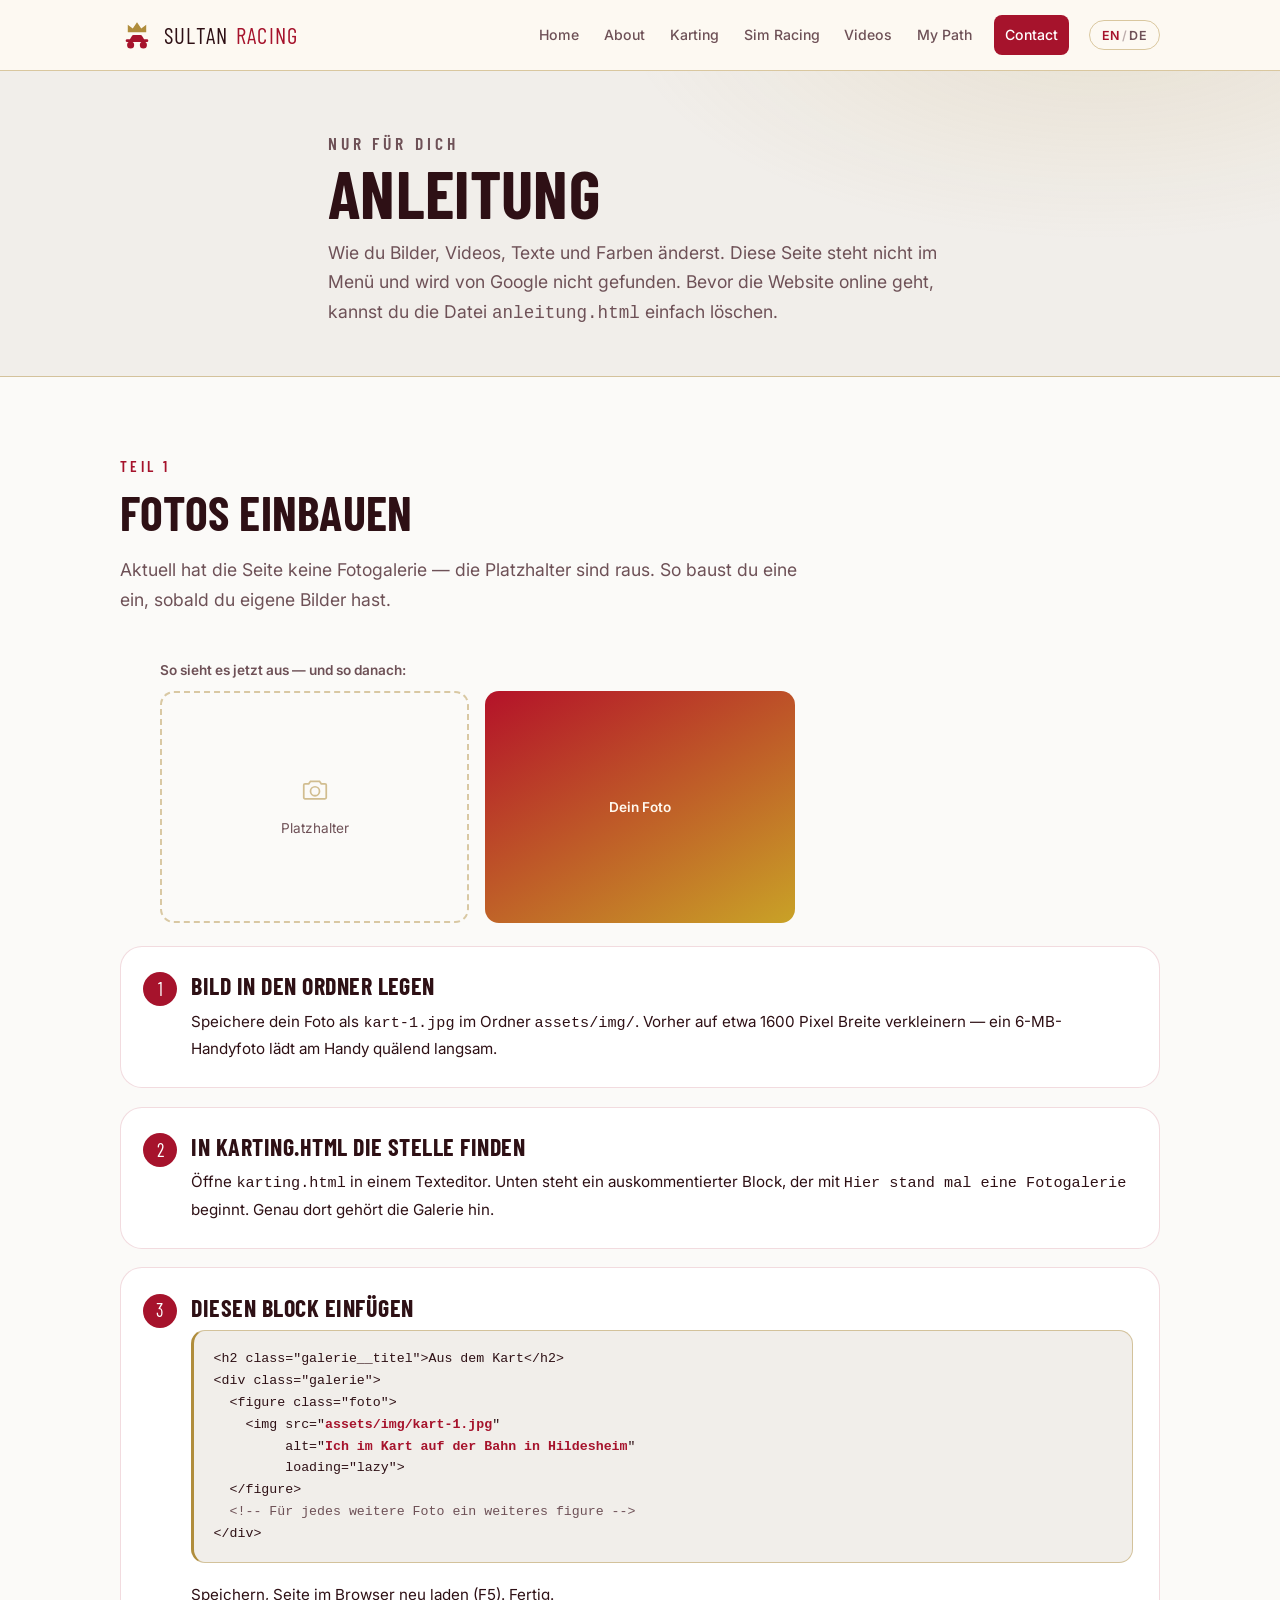
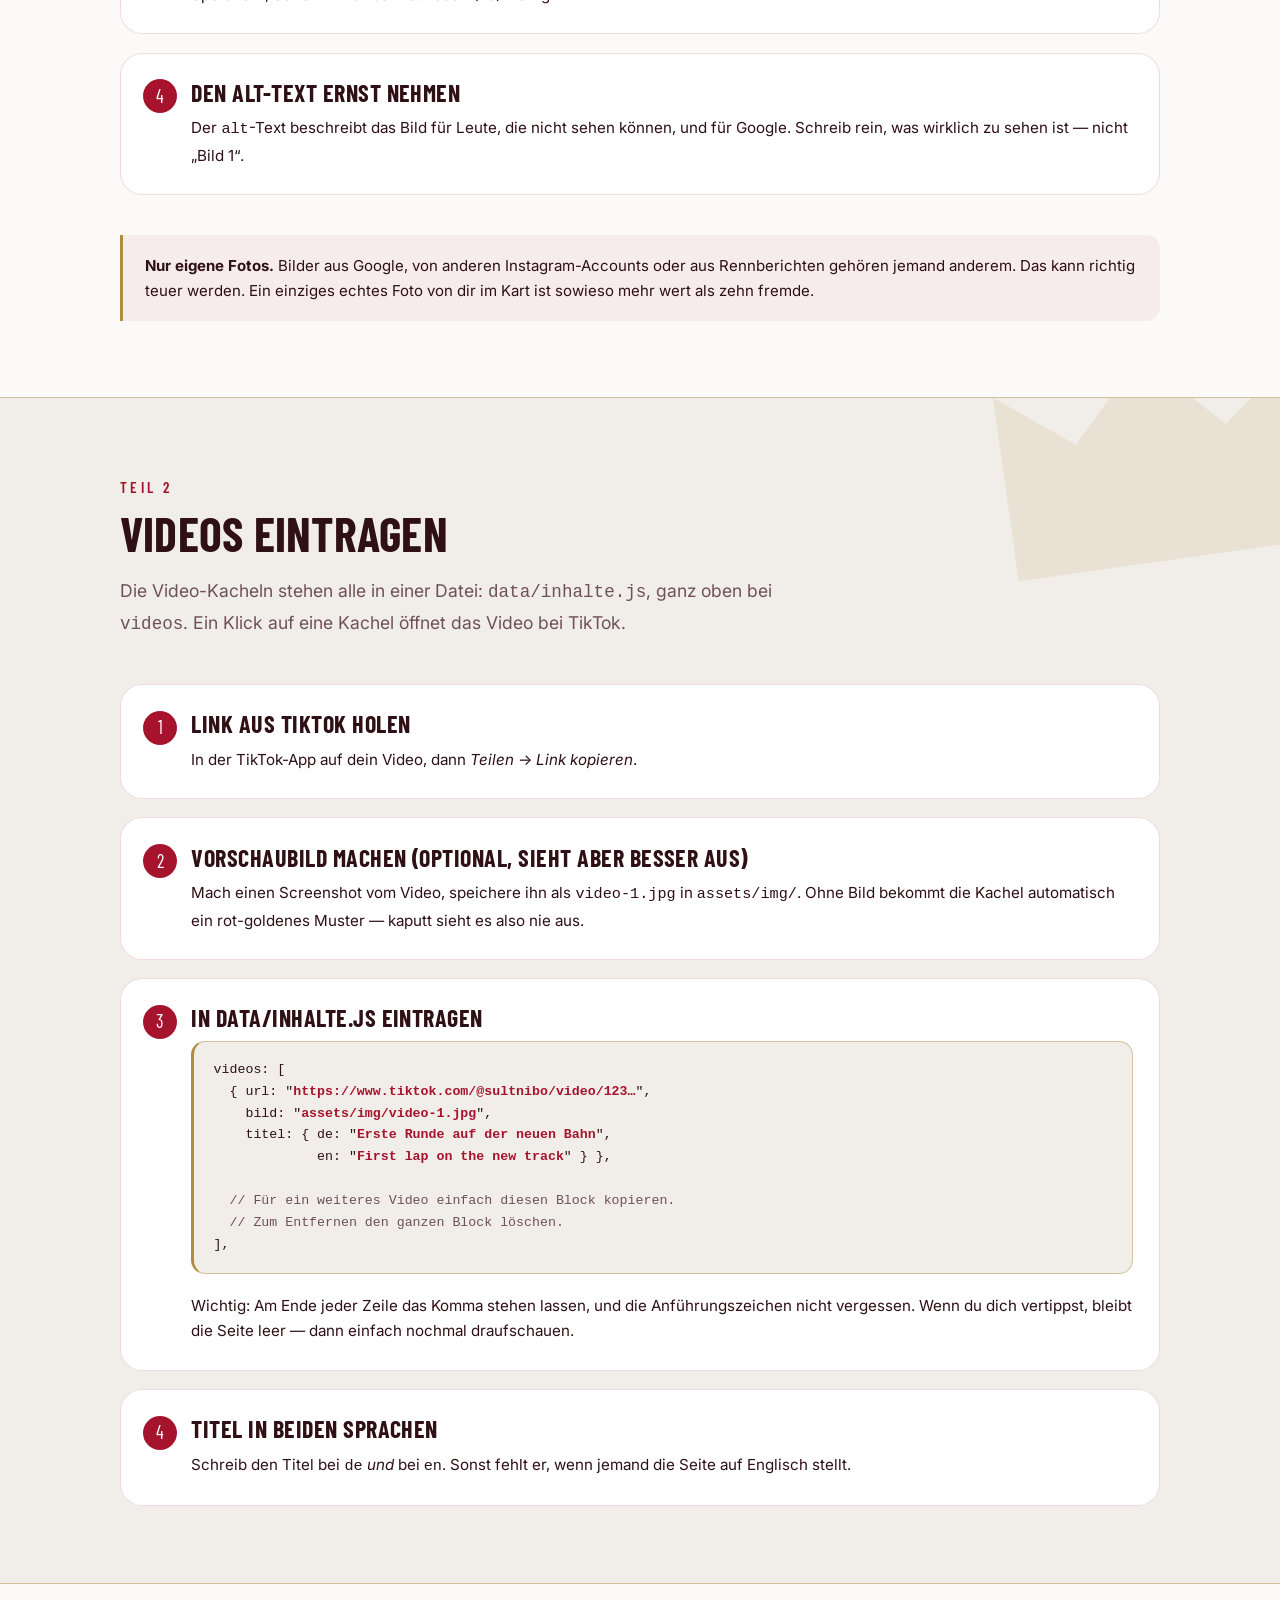
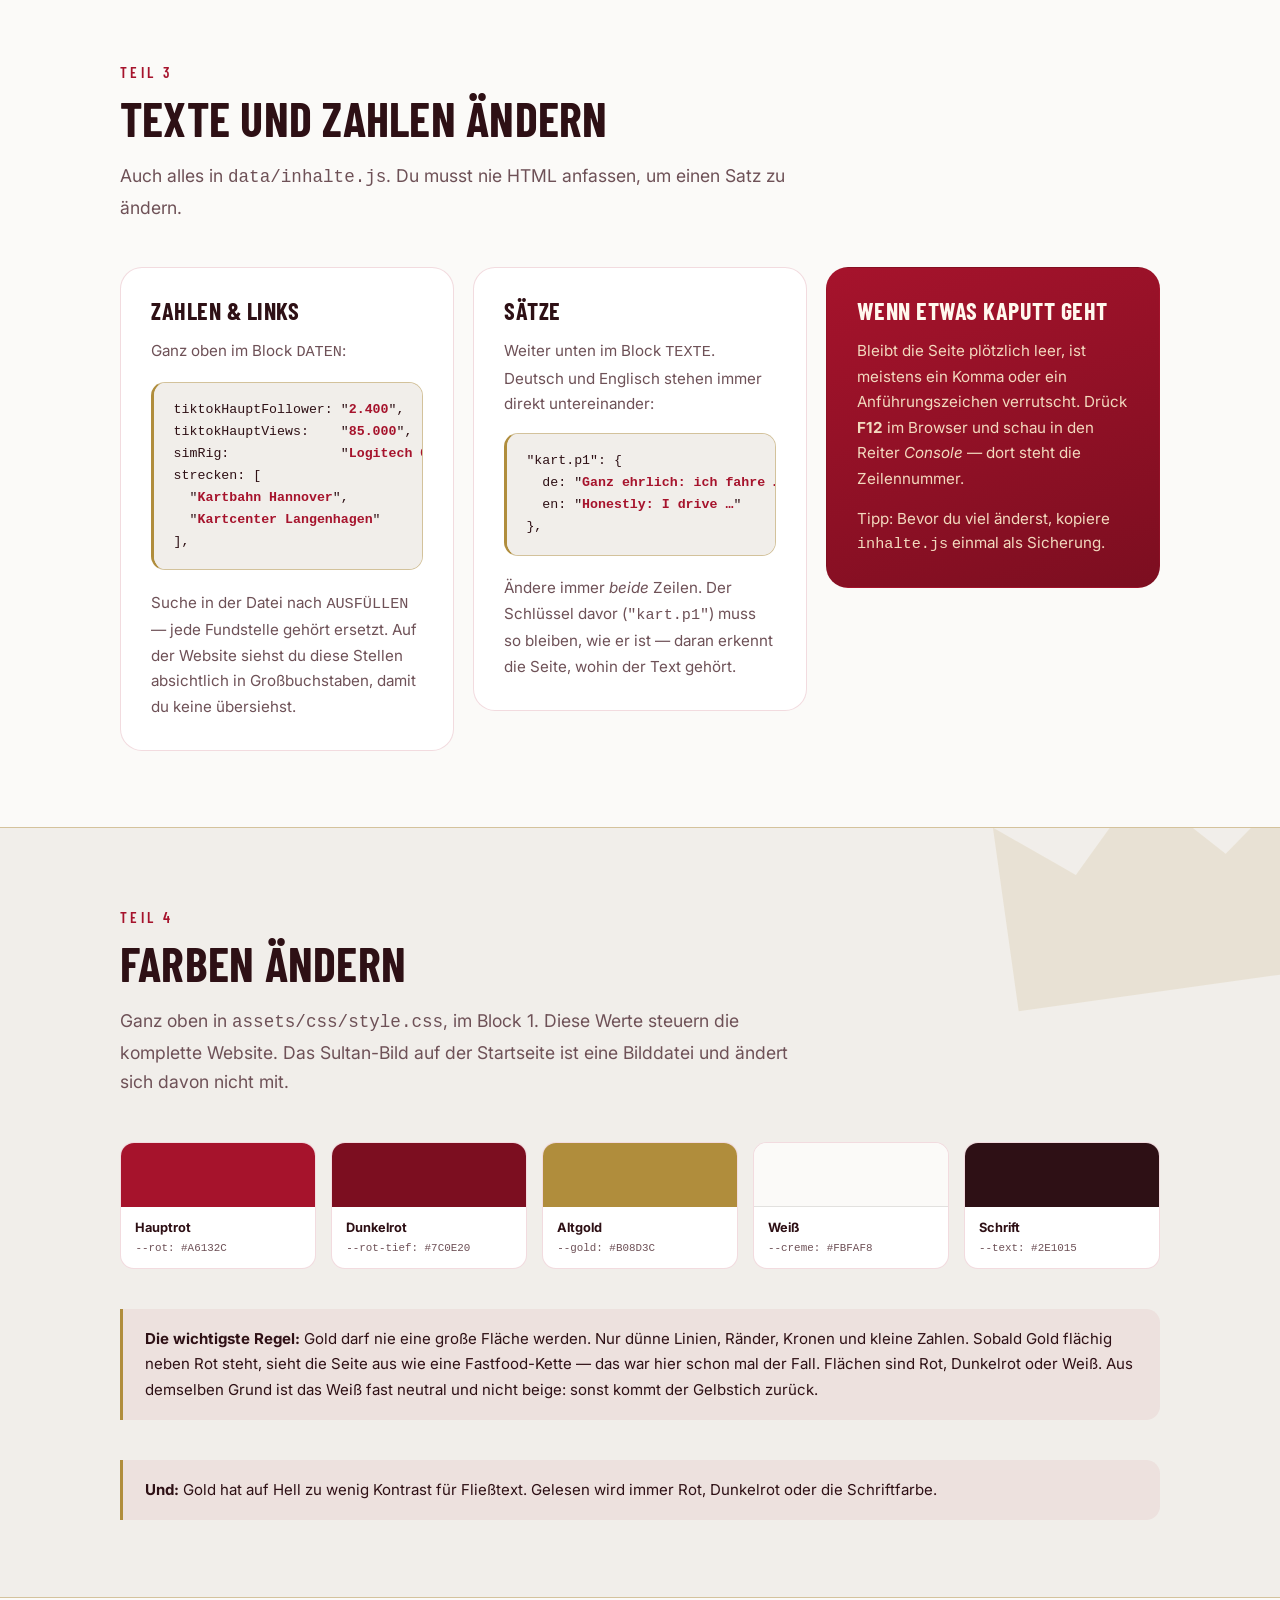
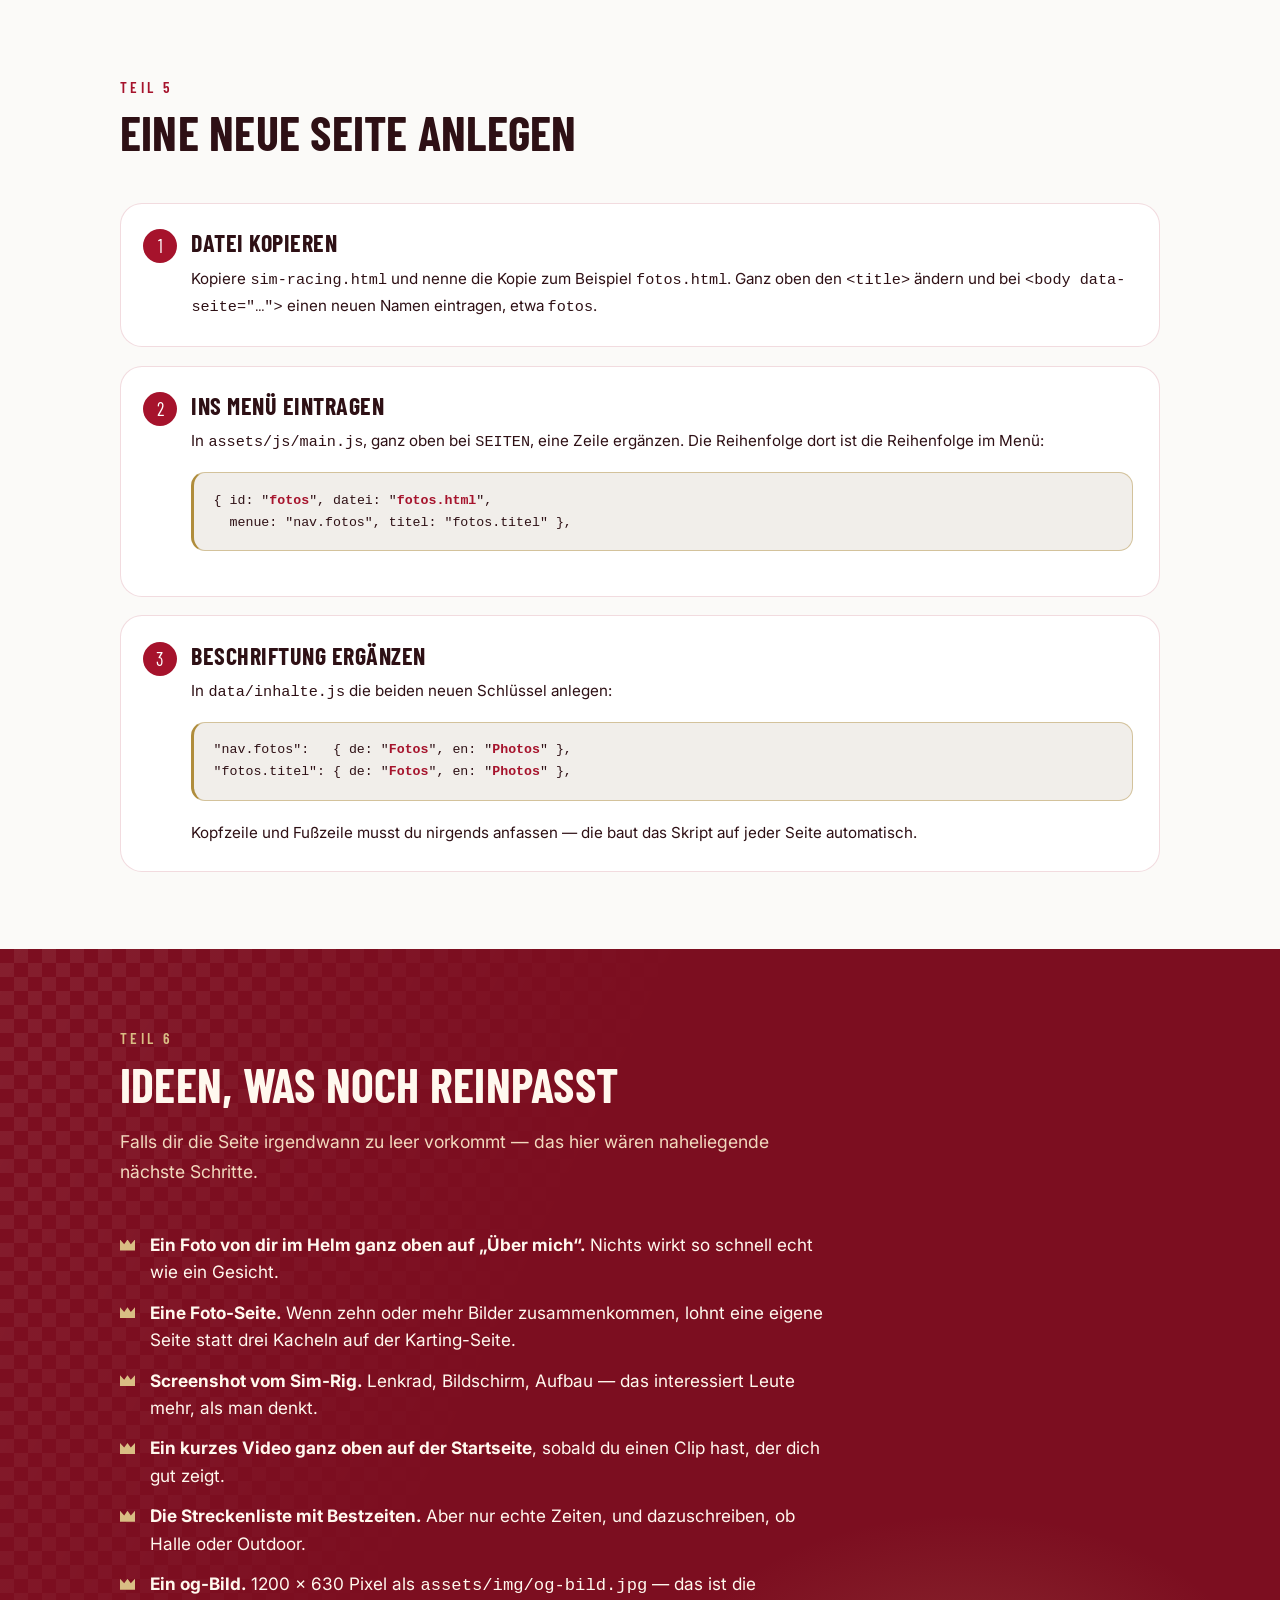
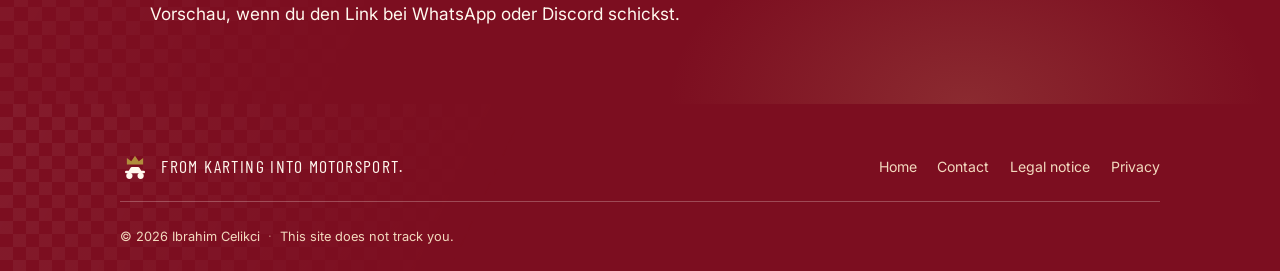
==== anleitung.html @ 616c1e3b "Sultan Racing: persoenliche Website Zweisprachige Seite (DE/EN) ueber Karting, Sim-Racing und den Ti" ====
<!doctype html>
<html lang="de">
<head>
<meta charset="utf-8">
<meta name="viewport" content="width=device-width, initial-scale=1">
<title>Anleitung — Sultan Racing</title>
<meta name="description" content="Interne Anleitung: Bilder, Videos, Texte und Farben ändern.">
<meta name="robots" content="noindex, nofollow">
<meta name="theme-color" content="#B41229">
<meta name="color-scheme" content="light">
<link rel="icon" href="data:image/svg+xml,%3Csvg xmlns='http://www.w3.org/2000/svg' viewBox='0 0 48 48'%3E%3Crect width='48' height='48' rx='10' fill='%23B41229'/%3E%3Cpath d='M11 22V11l7 5.2L24 8l6 8.2 7-5.2v11z' fill='%23C9A227'/%3E%3Cpath d='M11 27h4l2.2-3.6a3 3 0 0 1 2.6-1.4h8.4a3 3 0 0 1 2.6 1.4L33 27h4a2 2 0 0 1 0 4H11a2 2 0 0 1 0-4z' fill='%23FFF8EE'/%3E%3Ccircle cx='16' cy='35' r='4.5' fill='%23FFF8EE'/%3E%3Ccircle cx='32' cy='35' r='4.5' fill='%23FFF8EE'/%3E%3C/svg%3E">
<link rel="preconnect" href="https://fonts.googleapis.com">
<link rel="preconnect" href="https://fonts.gstatic.com" crossorigin>
<link href="https://fonts.googleapis.com/css2?family=Barlow+Condensed:wght@600;700&family=Inter:wght@400;500;600;700&display=swap" rel="stylesheet">
<link rel="stylesheet" href="assets/css/style.css">
</head>

<body data-seite="anleitung">
<div id="kopf-halter"></div>

<main id="inhalt">

<section class="seitenkopf">
  <div class="huelle seitenkopf__innen">
    <p class="kicker">Nur für dich</p>
    <h1>Anleitung</h1>
    <p>Wie du Bilder, Videos, Texte und Farben änderst. Diese Seite steht nicht im
       Menü und wird von Google nicht gefunden. Bevor die Website online geht,
       kannst du die Datei <code>anleitung.html</code> einfach löschen.</p>
  </div>
</section>


<!-- ==================================================== BILDER -->
<section class="abschnitt">
  <div class="huelle">
    <header class="abschnitt__kopf">
      <p class="kicker">Teil 1</p>
      <h2>Fotos einbauen</h2>
      <p class="abschnitt__lead">Aktuell hat die Seite keine Fotogalerie — die
        Platzhalter sind raus. So baust du eine ein, sobald du eigene Bilder hast.</p>
    </header>

    <figure class="vorher-nachher">
      <figcaption>So sieht es jetzt aus — und so danach:</figcaption>
      <div class="foto foto--leer">
        <svg viewBox="0 0 24 24" aria-hidden="true"><path d="M4 7h3l1.4-2h7.2L17 7h3a1 1 0 0 1 1 1v10a1 1 0 0 1-1 1H4a1 1 0 0 1-1-1V8a1 1 0 0 1 1-1z" fill="none" stroke="currentColor" stroke-width="1.4"/><circle cx="12" cy="13" r="3.6" fill="none" stroke="currentColor" stroke-width="1.4"/></svg>
        <span>Platzhalter</span>
      </div>
      <div class="foto" style="background:linear-gradient(150deg,#B41229,#C9A227);display:grid;place-items:center;color:#FFF8EE;font-weight:600;font-size:.85rem;text-align:center;padding:1rem">
        Dein Foto
      </div>
    </figure>

    <div class="schritte">

      <article class="schritt">
        <h3>Bild in den Ordner legen</h3>
        <p>Speichere dein Foto als <code>kart-1.jpg</code> im Ordner
           <code>assets/img/</code>. Vorher auf etwa 1600 Pixel Breite verkleinern —
           ein 6-MB-Handyfoto lädt am Handy quälend langsam.</p>
      </article>

      <article class="schritt">
        <h3>In karting.html die Stelle finden</h3>
        <p>Öffne <code>karting.html</code> in einem Texteditor. Unten steht ein
           auskommentierter Block, der mit
           <code>Hier stand mal eine Fotogalerie</code> beginnt. Genau dort gehört
           die Galerie hin.</p>
      </article>

      <article class="schritt">
        <h3>Diesen Block einfügen</h3>
        <code class="code">&lt;h2 class="galerie__titel"&gt;Aus dem Kart&lt;/h2&gt;
&lt;div class="galerie"&gt;
  &lt;figure class="foto"&gt;
    &lt;img src="<b>assets/img/kart-1.jpg</b>"
         alt="<b>Ich im Kart auf der Bahn in Hildesheim</b>"
         loading="lazy"&gt;
  &lt;/figure&gt;
  <i>&lt;!-- Für jedes weitere Foto ein weiteres figure --&gt;</i>
&lt;/div&gt;</code>
        <p>Speichern, Seite im Browser neu laden (F5). Fertig.</p>
      </article>

      <article class="schritt">
        <h3>Den alt-Text ernst nehmen</h3>
        <p>Der <code>alt</code>-Text beschreibt das Bild für Leute, die nicht sehen
           können, und für Google. Schreib rein, was wirklich zu sehen ist —
           nicht „Bild 1“.</p>
      </article>

    </div>

    <p class="hinweis">
      <strong>Nur eigene Fotos.</strong> Bilder aus Google, von anderen
      Instagram-Accounts oder aus Rennberichten gehören jemand anderem. Das kann
      richtig teuer werden. Ein einziges echtes Foto von dir im Kart ist sowieso
      mehr wert als zehn fremde.
    </p>
  </div>
</section>


<!-- ==================================================== VIDEOS -->
<section class="abschnitt abschnitt--getoent">
  <div class="huelle">
    <header class="abschnitt__kopf">
      <p class="kicker">Teil 2</p>
      <h2>Videos eintragen</h2>
      <p class="abschnitt__lead">Die Video-Kacheln stehen alle in einer Datei:
        <code>data/inhalte.js</code>, ganz oben bei <code>videos</code>.
        Ein Klick auf eine Kachel öffnet das Video bei TikTok.</p>
    </header>

    <div class="schritte">

      <article class="schritt">
        <h3>Link aus TikTok holen</h3>
        <p>In der TikTok-App auf dein Video, dann <em>Teilen</em> →
           <em>Link kopieren</em>.</p>
      </article>

      <article class="schritt">
        <h3>Vorschaubild machen (optional, sieht aber besser aus)</h3>
        <p>Mach einen Screenshot vom Video, speichere ihn als
           <code>video-1.jpg</code> in <code>assets/img/</code>. Ohne Bild bekommt
           die Kachel automatisch ein rot-goldenes Muster — kaputt sieht es also
           nie aus.</p>
      </article>

      <article class="schritt">
        <h3>In data/inhalte.js eintragen</h3>
        <code class="code">videos: [
  { url: "<b>https://www.tiktok.com/@sultnibo/video/123…</b>",
    bild: "<b>assets/img/video-1.jpg</b>",
    titel: { de: "<b>Erste Runde auf der neuen Bahn</b>",
             en: "<b>First lap on the new track</b>" } },

  <i>// Für ein weiteres Video einfach diesen Block kopieren.</i>
  <i>// Zum Entfernen den ganzen Block löschen.</i>
],</code>
        <p>Wichtig: Am Ende jeder Zeile das Komma stehen lassen, und die
           Anführungszeichen nicht vergessen. Wenn du dich vertippst, bleibt die
           Seite leer — dann einfach nochmal draufschauen.</p>
      </article>

      <article class="schritt">
        <h3>Titel in beiden Sprachen</h3>
        <p>Schreib den Titel bei <code>de</code> <em>und</em> bei <code>en</code>.
           Sonst fehlt er, wenn jemand die Seite auf Englisch stellt.</p>
      </article>

    </div>
  </div>
</section>


<!-- ==================================================== TEXTE -->
<section class="abschnitt">
  <div class="huelle">
    <header class="abschnitt__kopf">
      <p class="kicker">Teil 3</p>
      <h2>Texte und Zahlen ändern</h2>
      <p class="abschnitt__lead">Auch alles in <code>data/inhalte.js</code>.
        Du musst nie HTML anfassen, um einen Satz zu ändern.</p>
    </header>

    <div class="sim__gitter">
      <div class="tafel">
        <h3>Zahlen &amp; Links</h3>
        <p>Ganz oben im Block <code>DATEN</code>:</p>
        <code class="code">tiktokHauptFollower: "<b>2.400</b>",
tiktokHauptViews:    "<b>85.000</b>",
simRig:              "<b>Logitech G29</b>",
strecken: [
  "<b>Kartbahn Hannover</b>",
  "<b>Kartcenter Langenhagen</b>"
],</code>
        <p>Suche in der Datei nach <code>AUSFÜLLEN</code> — jede Fundstelle
           gehört ersetzt. Auf der Website siehst du diese Stellen absichtlich in
           Großbuchstaben, damit du keine übersiehst.</p>
      </div>

      <div class="tafel">
        <h3>Sätze</h3>
        <p>Weiter unten im Block <code>TEXTE</code>. Deutsch und Englisch stehen
           immer direkt untereinander:</p>
        <code class="code">"kart.p1": {
  de: "<b>Ganz ehrlich: ich fahre …</b>",
  en: "<b>Honestly: I drive …</b>"
},</code>
        <p>Ändere immer <em>beide</em> Zeilen. Der Schlüssel davor
           (<code>"kart.p1"</code>) muss so bleiben, wie er ist — daran erkennt die
           Seite, wohin der Text gehört.</p>
      </div>

      <div class="tafel tafel--gold">
        <h3>Wenn etwas kaputt geht</h3>
        <p>Bleibt die Seite plötzlich leer, ist meistens ein Komma oder ein
           Anführungszeichen verrutscht. Drück <strong>F12</strong> im Browser und
           schau in den Reiter <em>Console</em> — dort steht die Zeilennummer.</p>
        <p class="notiz">Tipp: Bevor du viel änderst, kopiere
           <code>inhalte.js</code> einmal als Sicherung.</p>
      </div>
    </div>
  </div>
</section>


<!-- ==================================================== FARBEN -->
<section class="abschnitt abschnitt--getoent">
  <div class="huelle">
    <header class="abschnitt__kopf">
      <p class="kicker">Teil 4</p>
      <h2>Farben ändern</h2>
      <p class="abschnitt__lead">Ganz oben in <code>assets/css/style.css</code>,
        im Block 1. Diese Werte steuern die komplette Website. Das Sultan-Bild auf
        der Startseite ist eine Bilddatei und ändert sich davon nicht mit.</p>
    </header>

    <div class="farbfelder">
      <div class="farbfeld">
        <div class="farbfeld__klecks" style="background:#A6132C"></div>
        <div class="farbfeld__text"><strong>Hauptrot</strong><br><code>--rot: #A6132C</code></div>
      </div>
      <div class="farbfeld">
        <div class="farbfeld__klecks" style="background:#7C0E20"></div>
        <div class="farbfeld__text"><strong>Dunkelrot</strong><br><code>--rot-tief: #7C0E20</code></div>
      </div>
      <div class="farbfeld">
        <div class="farbfeld__klecks" style="background:#B08D3C"></div>
        <div class="farbfeld__text"><strong>Altgold</strong><br><code>--gold: #B08D3C</code></div>
      </div>
      <div class="farbfeld">
        <div class="farbfeld__klecks" style="background:#FBFAF8;border-bottom:1px solid rgba(0,0,0,.1)"></div>
        <div class="farbfeld__text"><strong>Weiß</strong><br><code>--creme: #FBFAF8</code></div>
      </div>
      <div class="farbfeld">
        <div class="farbfeld__klecks" style="background:#2E1015"></div>
        <div class="farbfeld__text"><strong>Schrift</strong><br><code>--text: #2E1015</code></div>
      </div>
    </div>

    <p class="hinweis">
      <strong>Die wichtigste Regel:</strong> Gold darf nie eine große Fläche werden.
      Nur dünne Linien, Ränder, Kronen und kleine Zahlen. Sobald Gold flächig neben
      Rot steht, sieht die Seite aus wie eine Fastfood-Kette — das war hier schon
      mal der Fall. Flächen sind Rot, Dunkelrot oder Weiß. Aus demselben Grund ist
      das Weiß fast neutral und nicht beige: sonst kommt der Gelbstich zurück.
    </p>
    <p class="hinweis">
      <strong>Und:</strong> Gold hat auf Hell zu wenig Kontrast für Fließtext.
      Gelesen wird immer Rot, Dunkelrot oder die Schriftfarbe.
    </p>
  </div>
</section>


<!-- ==================================================== NEUE SEITE -->
<section class="abschnitt">
  <div class="huelle">
    <header class="abschnitt__kopf">
      <p class="kicker">Teil 5</p>
      <h2>Eine neue Seite anlegen</h2>
    </header>

    <div class="schritte">
      <article class="schritt">
        <h3>Datei kopieren</h3>
        <p>Kopiere <code>sim-racing.html</code> und nenne die Kopie zum Beispiel
           <code>fotos.html</code>. Ganz oben den <code>&lt;title&gt;</code> ändern
           und bei <code>&lt;body data-seite="…"&gt;</code> einen neuen Namen
           eintragen, etwa <code>fotos</code>.</p>
      </article>
      <article class="schritt">
        <h3>Ins Menü eintragen</h3>
        <p>In <code>assets/js/main.js</code>, ganz oben bei <code>SEITEN</code>,
           eine Zeile ergänzen. Die Reihenfolge dort ist die Reihenfolge im Menü:</p>
        <code class="code">{ id: "<b>fotos</b>", datei: "<b>fotos.html</b>",
  menue: "nav.fotos", titel: "fotos.titel" },</code>
      </article>
      <article class="schritt">
        <h3>Beschriftung ergänzen</h3>
        <p>In <code>data/inhalte.js</code> die beiden neuen Schlüssel anlegen:</p>
        <code class="code">"nav.fotos":   { de: "<b>Fotos</b>", en: "<b>Photos</b>" },
"fotos.titel": { de: "<b>Fotos</b>", en: "<b>Photos</b>" },</code>
        <p>Kopfzeile und Fußzeile musst du nirgends anfassen — die baut das Skript
           auf jeder Seite automatisch.</p>
      </article>
    </div>
  </div>
</section>


<!-- ==================================================== IDEEN -->
<section class="abschnitt abschnitt--rot">
  <div class="huelle">
    <header class="abschnitt__kopf">
      <p class="kicker kicker--hell">Teil 6</p>
      <h2>Ideen, was noch reinpasst</h2>
      <p class="abschnitt__lead">Falls dir die Seite irgendwann zu leer vorkommt —
        das hier wären naheliegende nächste Schritte.</p>
    </header>

    <div class="fliess">
      <ul class="kronenliste kronenliste--hell">
        <li><strong>Ein Foto von dir im Helm ganz oben auf „Über mich“.</strong> Nichts wirkt so schnell echt wie ein Gesicht.</li>
        <li><strong>Eine Foto-Seite.</strong> Wenn zehn oder mehr Bilder zusammenkommen, lohnt eine eigene Seite statt drei Kacheln auf der Karting-Seite.</li>
        <li><strong>Screenshot vom Sim-Rig.</strong> Lenkrad, Bildschirm, Aufbau — das interessiert Leute mehr, als man denkt.</li>
        <li><strong>Ein kurzes Video ganz oben auf der Startseite</strong>, sobald du einen Clip hast, der dich gut zeigt.</li>
        <li><strong>Die Streckenliste mit Bestzeiten.</strong> Aber nur echte Zeiten, und dazuschreiben, ob Halle oder Outdoor.</li>
        <li><strong>Ein og-Bild.</strong> 1200 × 630 Pixel als <code>assets/img/og-bild.jpg</code> — das ist die Vorschau, wenn du den Link bei WhatsApp oder Discord schickst.</li>
      </ul>
    </div>
  </div>
</section>

</main>

<div id="fuss-halter"></div>
<script src="data/inhalte.js"></script>
<script src="assets/js/main.js"></script>
</body>
</html>
---- assets/css/style.css ----
/* ==========================================================================
   SULTAN RACING — Stylesheet
   Farbwelt: Rot · Weiß · Gold. Kein Schwarz, kein Grau.

   Aufbau:  1 Variablen · 2 Grundlagen · 3 Kopf & Fuß · 4 Bausteine
            5 Deko · 6 Seiten · 7 Formular · 8 Mobil · 9 Animation
   Farben änderst du am besten nur in Block 1.
   ========================================================================== */

/* === 1 · VARIABLEN ====================================================== */
:root{
  /* Diese Seite ist bewusst nur hell. Ohne diese Zeile legt iOS Safari bei
     eingeschaltetem Dark Mode seine eigene Dunkeldarstellung darüber —
     dann werden Eingabefelder, Auswahllisten und der Hintergrund schwarz. */
  color-scheme: light;

  /* Rot — tief und satt, kein Signalrot */
  --rot:       #A6132C;   /* Knöpfe, Linien, Akzente */
  --rot-hell:  #C41B37;   /* Hover */
  --rot-tief:  #7C0E20;   /* große Flächen */

  /* Gold — ALTGOLD, nicht Gelb.
     WICHTIG: nur als dünne Linie, Rand, Krone oder kleine Zahl benutzen.
     Sobald Gold zur Fläche wird, sieht die Seite aus wie eine Fastfood-Kette. */
  --gold:      #B08D3C;
  --gold-hell: #D9BE84;

  /* Weiß — fast neutral, nur ein Hauch warm. Kein Beige, sonst Gelbstich. */
  --weiss:     #FFFFFF;
  --creme:     #FBFAF8;
  --creme-2:   #F1EEEA;

  /* Schrift: tiefes Burgunder statt Schwarz */
  --text:       #2E1015;
  --text-leise: #6E5157;

  /* auf roten Flächen */
  --auf-rot:       #FFF8EE;
  --auf-rot-leise: #F2D9BE;

  --linie:      rgba(166,19,44,.15);
  --linie-gold: rgba(176,141,60,.45);
  --linie-hell: rgba(255,248,238,.26);
  /* Tönung für Hinweisboxen: leicht rosé statt gelb, sonst Fastfood-Optik */
  --tint:       rgba(166,19,44,.06);

  --radius:      14px;
  --radius-gross:22px;
  --breite:      1120px;
  --schatten:    0 1px 2px rgba(59,17,25,.05), 0 12px 30px rgba(59,17,25,.09);
  --schatten-rot:0 8px 22px rgba(180,18,41,.28);

  --titel: "Barlow Condensed", "Arial Narrow", system-ui, sans-serif;
  --text-schrift: "Inter", system-ui, -apple-system, "Segoe UI", Roboto, Helvetica, Arial, sans-serif;

  /* Von der Kart-Illustration benutzt */
  --kontur:   #4A1520;
  --kontur-2: #63202C;
}

/* === 2 · GRUNDLAGEN ===================================================== */
*,*::before,*::after{ box-sizing:border-box; }
html{ scroll-behavior:smooth; scroll-padding-top:88px; -webkit-text-size-adjust:100%; }

body{
  margin:0;
  background:var(--creme);
  color:var(--text);
  font-family:var(--text-schrift);
  font-size:clamp(1rem, .96rem + .2vw, 1.075rem);
  line-height:1.68;
  -webkit-font-smoothing:antialiased;
  overflow-x:hidden;
}

h1,h2,h3{
  font-family:var(--titel); font-weight:700; line-height:1.04;
  letter-spacing:.005em; margin:0; text-wrap:balance;
}
h1{ font-size:clamp(2.4rem, 1.6rem + 3.4vw, 4.2rem); text-transform:uppercase; }
h2{ font-size:clamp(1.9rem, 1.4rem + 2.2vw, 3rem); text-transform:uppercase; }
h3{ font-size:clamp(1.25rem, 1.1rem + .55vw, 1.5rem); text-transform:uppercase; letter-spacing:.02em; }
p{ margin:0 0 1.05em; }
p:last-child{ margin-bottom:0; }
ul,ol{ margin:0; padding:0; list-style:none; }
img{ max-width:100%; height:auto; display:block; }
a{ color:inherit; }

/* Muss stärker sein als die display-Regeln weiter unten, sonst zeigt das
   Skript ausgeblendete Elemente (Lebenslauf-Knopf, iRating) trotzdem an. */
[hidden]{ display:none !important; }

:where(a,button,input,select,textarea):focus-visible{
  outline:3px solid var(--rot); outline-offset:3px; border-radius:4px;
}

.huelle{ width:100%; max-width:var(--breite); margin-inline:auto; padding-inline:clamp(1.15rem, 4vw, 2.5rem); }

.skiplink{
  position:absolute; left:-9999px; top:0; z-index:100;
  background:var(--rot); color:#fff; padding:.8rem 1.2rem;
  font-weight:600; text-decoration:none;
}
.skiplink:focus{ left:1rem; top:1rem; }

/* === 3 · KOPF & FUSS ==================================================== */
.kopf{
  position:sticky; top:0; z-index:50;
  background:rgba(253,249,241,.93); backdrop-filter:blur(10px);
  border-bottom:1px solid var(--linie-gold);
}
.kopf__innen{ display:flex; align-items:center; gap:1.25rem; min-height:70px; }

.marke{ display:flex; align-items:center; gap:.6rem; text-decoration:none; color:var(--rot); flex-shrink:0; }
.marke__zeichen{ width:34px; height:34px; flex-shrink:0; }
.marke__text{
  font-family:var(--titel); font-size:1.42rem; text-transform:uppercase;
  letter-spacing:.06em; line-height:1; color:var(--text);
}
.marke__text--akzent{ color:var(--rot); margin-left:.3em; }

.nav{ display:flex; align-items:center; gap:.15rem; margin-left:auto; }
.nav a{
  text-decoration:none; font-size:.88rem; font-weight:500; color:var(--text-leise);
  padding:.5rem .7rem; border-radius:8px; white-space:nowrap;
  transition:color .18s, background-color .18s;
}
.nav a:hover{ color:var(--rot); background:rgba(180,18,41,.06); }
.nav a.aktiv{ color:var(--rot); font-weight:600; }
.nav a.aktiv::after{
  content:""; display:block; height:2px; margin-top:3px;
  background:var(--gold); border-radius:2px;
}
.nav__cta{ background:var(--rot); color:#fff !important; margin-left:.5rem; font-weight:600; }
.nav__cta:hover{ background:var(--rot-hell) !important; }
.nav__cta.aktiv::after{ display:none; }

.kopf__werkzeuge{ display:flex; align-items:center; gap:.5rem; flex-shrink:0; }
.sprache{
  font-family:inherit; font-size:.78rem; font-weight:600; letter-spacing:.04em;
  background:transparent; color:var(--text-leise);
  border:1px solid var(--linie-gold); border-radius:999px;
  padding:.4rem .72rem; cursor:pointer; transition:border-color .18s, color .18s;
}
.sprache:hover{ border-color:var(--gold); color:var(--rot); }
.sprache__aktiv{ color:var(--rot); }
.sprache__trenn{ opacity:.45; margin:0 .18em; }

.burger{
  display:none; width:42px; height:42px; padding:0; background:transparent;
  border:1px solid var(--linie-gold); border-radius:10px; cursor:pointer;
  flex-direction:column; align-items:center; justify-content:center; gap:4px;
}
.burger span{ display:block; width:18px; height:2px; background:var(--rot); border-radius:2px; transition:transform .22s, opacity .22s; }
.burger[aria-expanded="true"] span:nth-child(1){ transform:translateY(6px) rotate(45deg); }
.burger[aria-expanded="true"] span:nth-child(2){ opacity:0; }
.burger[aria-expanded="true"] span:nth-child(3){ transform:translateY(-6px) rotate(-45deg); }

.fuss{ background:var(--rot-tief); color:var(--auf-rot-leise); padding:3rem 0 2.5rem; position:relative; overflow:hidden; }
.fuss::before{
  content:""; position:absolute; inset:0; pointer-events:none;
  background-image:
    linear-gradient(45deg, rgba(255,248,238,.06) 25%, transparent 25% 75%, rgba(255,248,238,.06) 75%),
    linear-gradient(45deg, rgba(255,248,238,.06) 25%, transparent 25% 75%, rgba(255,248,238,.06) 75%);
  background-size:26px 26px; background-position:0 0, 13px 13px;
  -webkit-mask-image:linear-gradient(115deg,#000,transparent 40%);
  mask-image:linear-gradient(115deg,#000,transparent 40%);
}
.fuss__innen{ display:flex; flex-wrap:wrap; align-items:center; gap:1.2rem 2rem; position:relative; }
.fuss__marke{ display:flex; align-items:center; gap:.7rem; color:var(--auf-rot); }
.fuss__marke .marke__zeichen{ width:30px; height:30px; }
.fuss__claim{ font-family:var(--titel); font-size:1.1rem; text-transform:uppercase; letter-spacing:.08em; }
.fuss__nav{ display:flex; flex-wrap:wrap; gap:1.3rem; margin-left:auto; }
.fuss__nav a{ font-size:.88rem; text-decoration:none; transition:color .18s; }
.fuss__nav a:hover{ color:var(--gold-hell); }
.fuss__zeile{ flex-basis:100%; margin:0; padding-top:1.5rem; border-top:1px solid var(--linie-hell); font-size:.8rem; }
.fuss__punkt{ margin:0 .5rem; opacity:.5; }

/* === 4 · BAUSTEINE ====================================================== */
.knopf{
  display:inline-flex; align-items:center; justify-content:center; gap:.5rem;
  font-family:var(--text-schrift); font-size:.95rem; font-weight:600;
  padding:.85rem 1.6rem; border-radius:999px; text-decoration:none;
  border:1px solid transparent; cursor:pointer;
  transition:transform .16s, background-color .18s, border-color .18s, color .18s;
}
.knopf:hover{ transform:translateY(-2px); }
.knopf--primaer{ background:var(--rot); color:#fff; box-shadow:var(--schatten-rot); }
.knopf--primaer:hover{ background:var(--rot-hell); }
.knopf--geist{ background:transparent; color:var(--rot); border-color:var(--linie-gold); }
.knopf--geist:hover{ border-color:var(--gold); background:var(--tint); }
.knopf--klein{ padding:.6rem 1.15rem; font-size:.875rem; background:var(--rot); color:#fff; }
.knopf--klein:hover{ background:var(--rot-hell); }
.knopf--breit{ width:100%; }
.knopf[disabled]{ opacity:.6; cursor:not-allowed; transform:none; }

.kicker{
  font-family:var(--titel); font-size:.95rem; font-weight:600;
  text-transform:uppercase; letter-spacing:.22em; color:var(--rot); margin:0 0 .5rem;
}
.kicker--hell{ color:var(--gold-hell); }

.badge{
  display:inline-block; margin:1rem 0 0; font-size:.82rem; font-weight:600;
  letter-spacing:.03em; padding:.42rem 1rem; border-radius:999px;
  background:var(--tint); color:var(--rot); border:1px solid var(--linie-gold);
}

.notiz{ font-size:.88rem; line-height:1.6; color:var(--auf-rot-leise); }
.hinweis{
  margin-top:2.5rem; padding:1.1rem 1.4rem; border-left:3px solid var(--gold);
  background:var(--tint); font-size:.94rem;
  border-radius:0 var(--radius) var(--radius) 0;
}
.hinweis--klein{ margin-top:2rem; font-size:.88rem; }
.abschnitt--rot .hinweis{ background:rgba(255,248,238,.1); border-left-color:var(--gold-hell); color:var(--auf-rot); }

.kronenliste li{ position:relative; padding-left:1.9rem; margin-bottom:.8rem; line-height:1.6; }
.kronenliste li:last-child{ margin-bottom:0; }
.kronenliste li::before{
  content:""; position:absolute; left:0; top:.5em; width:15px; height:11px;
  background:var(--gold);
  clip-path:polygon(0 100%,0 0,28% 42%,50% 0,72% 42%,100% 0,100% 100%);
}
.kronenliste--hell li::before{ background:var(--gold-hell); }

.fliess{ max-width:64ch; }
.fliess p{ margin-bottom:1.2em; }

/* === 5 · DEKO =========================================================== */
.abschnitt{ padding:clamp(3.2rem, 6vw, 5.5rem) 0; position:relative; isolation:isolate; overflow:hidden; }
.abschnitt::before,.abschnitt::after{ content:""; position:absolute; z-index:-1; pointer-events:none; }

.abschnitt::before{ inset:0; }

/* getönt: wärmeres Creme plus Kronen-Wasserzeichen */
.abschnitt--getoent{ background:var(--creme-2); border-block:1px solid var(--linie-gold); }
.abschnitt--getoent::after{
  top:-46px; right:-40px; width:330px; height:225px; transform:rotate(-8deg); opacity:.12;
  background:url("data:image/svg+xml,%3Csvg xmlns='http://www.w3.org/2000/svg' viewBox='0 0 48 32'%3E%3Cpath d='M2 30V3l11 8.5L24 0l11 11.5L46 3v27z' fill='%23B08D3C'/%3E%3C/svg%3E") no-repeat center/contain;
}

/* rote Flächen ersetzen die früheren dunklen Blöcke */
.abschnitt--rot{ background:var(--rot-tief); color:var(--auf-rot); }
.abschnitt--rot h1,.abschnitt--rot h2,.abschnitt--rot h3{ color:var(--auf-rot); }
.abschnitt--rot::before{
  background-image:
    linear-gradient(45deg, rgba(255,248,238,.07) 25%, transparent 25% 75%, rgba(255,248,238,.07) 75%),
    linear-gradient(45deg, rgba(255,248,238,.07) 25%, transparent 25% 75%, rgba(255,248,238,.07) 75%);
  background-size:28px 28px; background-position:0 0, 14px 14px;
  -webkit-mask-image:linear-gradient(115deg,#000,transparent 45%);
  mask-image:linear-gradient(115deg,#000,transparent 45%);
}
.abschnitt--rot::after{
  inset:auto -8% -35% auto; width:65%; height:70%;
  background:radial-gradient(closest-side, rgba(217,190,132,.16), transparent 72%);
}

.abschnitt__kopf{ max-width:64ch; margin-bottom:clamp(1.8rem, 3.5vw, 3rem); }
.abschnitt__lead{ margin-top:1.1rem; font-size:1.1rem; color:var(--text-leise); }
.abschnitt--rot .abschnitt__lead{ color:var(--auf-rot-leise); }

/* === 6 · SEITEN ========================================================= */

/* --- Startseite: Hero --- */
.hero{
  background:
    radial-gradient(70rem 34rem at 88% -6%, rgba(176,141,60,.13), transparent 60%),
    radial-gradient(52rem 28rem at -4% 108%, rgba(166,19,44,.12), transparent 64%),
    var(--creme);
  padding:clamp(2.2rem, 5vw, 4.5rem) 0 clamp(2rem, 4vw, 3rem);
  position:relative; overflow:hidden; isolation:isolate;
}
.hero__gitter{
  display:grid; grid-template-columns:minmax(0,1fr) minmax(0,1.05fr);
  gap:clamp(1.5rem, 4vw, 3.5rem); align-items:center;
}
.hero__name{ font-size:clamp(2.8rem, 1.6rem + 5.8vw, 5.4rem); margin:0 0 .35rem; color:var(--text); }
.hero__fakten{
  font-family:var(--titel); font-size:clamp(1.05rem, .95rem + .5vw, 1.3rem);
  letter-spacing:.1em; text-transform:uppercase; color:var(--rot);
  margin:0 0 1.5rem; padding-bottom:1.5rem; border-bottom:2px solid var(--linie-gold);
}
.hero__lead{ max-width:46ch; color:var(--text-leise); font-size:1.075rem; }
.hero__knoepfe{ display:flex; flex-wrap:wrap; gap:.8rem; margin-top:2rem; }
.hero__bild{ min-width:0; }

/* Kulisse und Sultan liegen übereinander im selben Quadrat. */
.szene{
  position:relative; width:100%; max-width:470px; aspect-ratio:1/1;
  margin-inline:auto; border-radius:26px; overflow:hidden;
  box-shadow:0 18px 42px rgba(59,17,25,.18);
  border:1px solid var(--linie-gold);
}
.szene__kulisse{ position:absolute; inset:0; width:100%; height:100%; display:block; }
.kart{
  position:relative; z-index:1; width:100%; height:auto; display:block;
  filter:drop-shadow(0 14px 16px rgba(40,30,20,.35));
}

.statleiste{
  display:grid; grid-template-columns:repeat(auto-fit, minmax(150px,1fr)); gap:1rem;
  margin-top:clamp(1.8rem, 4vw, 2.8rem); padding-top:1.8rem;
  border-top:1px solid var(--linie-gold);
}
.statleiste li{ display:flex; flex-direction:column; gap:.2rem; }
.statleiste__wert{ font-family:var(--titel); font-size:clamp(2rem, 1.4rem + 2vw, 3rem); line-height:1; color:var(--rot); }
.statleiste__label{ font-size:.82rem; color:var(--text-leise); line-height:1.4; }

/* --- Startseite: Kacheln zu den Unterseiten --- */
.kacheln{ display:grid; grid-template-columns:repeat(auto-fit, minmax(270px,1fr)); gap:1.15rem; }
.kachel{
  display:flex; flex-direction:column; gap:.7rem;
  background:var(--weiss); border:1px solid var(--linie); border-radius:var(--radius-gross);
  padding:1.7rem 1.6rem; text-decoration:none; position:relative; overflow:hidden;
  transition:transform .2s, box-shadow .2s, border-color .2s;
}
.kachel::before{
  content:""; position:absolute; top:0; left:0; right:0; height:4px;
  background:linear-gradient(90deg, var(--rot), var(--gold));
  transform:scaleX(0); transform-origin:left; transition:transform .3s;
}
.kachel:hover{ transform:translateY(-4px); box-shadow:var(--schatten); border-color:var(--linie-gold); }
.kachel:hover::before{ transform:scaleX(1); }
.kachel__nr{ font-family:var(--titel); font-size:.85rem; letter-spacing:.18em; color:var(--gold); }
.kachel h2{ font-size:1.45rem; }
.kachel p{ font-size:.94rem; color:var(--text-leise); margin:0; flex-grow:1; }
.kachel__pfeil{ font-size:.85rem; font-weight:600; color:var(--rot); }
.kachel__pfeil::after{ content:" →"; transition:margin-left .2s; }
.kachel:hover .kachel__pfeil::after{ margin-left:.25rem; }

/* --- Kopfband der Unterseiten --- */
.seitenkopf{
  background:
    radial-gradient(50rem 24rem at 86% -20%, rgba(176,141,60,.14), transparent 60%),
    var(--creme-2);
  border-bottom:1px solid var(--linie-gold);
  padding:clamp(2.2rem, 5vw, 3.6rem) 0 clamp(2rem, 4vw, 3rem);
  position:relative; overflow:hidden; isolation:isolate;
}
.seitenkopf__innen{ max-width:64ch; }
.seitenkopf h1{ margin-bottom:.6rem; }
.seitenkopf p{ color:var(--text-leise); font-size:1.1rem; margin:0; }

/* --- Karten --- */
.karten{ display:grid; grid-template-columns:repeat(auto-fit, minmax(280px,1fr)); gap:1.15rem; }
.karte{
  position:relative; background:var(--weiss); border:1px solid var(--linie);
  border-radius:var(--radius-gross); padding:1.7rem 1.6rem 1.6rem;
  transition:transform .2s, box-shadow .2s, border-color .2s;
}
.karte:hover{ transform:translateY(-4px); box-shadow:var(--schatten); border-color:var(--linie-gold); }
.karte__nr{ font-family:var(--titel); font-size:.9rem; letter-spacing:.18em; color:var(--gold); display:block; margin-bottom:.7rem; }
.karte h3{ margin-bottom:.6rem; }
.karte p{ font-size:.95rem; color:var(--text-leise); margin:0; }

/* --- Über mich --- */
.ueber__gitter{ display:grid; grid-template-columns:minmax(0,1.55fr) minmax(0,1fr); gap:clamp(2rem, 4vw, 3.5rem); align-items:start; }
.vorbilder{
  background:var(--weiss); border:1px solid var(--linie); border-radius:var(--radius-gross);
  padding:clamp(1.5rem, 3vw, 2rem); box-shadow:var(--schatten); position:relative; overflow:hidden;
}
.vorbilder::before{ content:""; position:absolute; inset:0 auto 0 0; width:4px; background:linear-gradient(180deg, var(--rot), var(--gold)); }
.vorbilder__titel{ font-size:1.15rem; margin-bottom:1.4rem; }
.vorbild + .vorbild{ margin-top:1.4rem; padding-top:1.4rem; border-top:1px solid var(--linie); }
.vorbild__name{ font-family:var(--titel); font-size:1.35rem; text-transform:uppercase; letter-spacing:.03em; margin:0 0 .3rem; color:var(--rot); }
.vorbild__text{ font-size:.94rem; color:var(--text-leise); margin:0; }

/* --- Tafeln --- */
.sim__gitter{ display:grid; grid-template-columns:repeat(auto-fit, minmax(290px,1fr)); gap:1.15rem; align-items:start; }
.tafel-stapel{ display:grid; gap:1.15rem; align-content:start; }
.tafel{ background:var(--weiss); border:1px solid var(--linie); border-radius:var(--radius-gross); padding:clamp(1.5rem,3vw,1.9rem); }
.tafel h3{ margin-bottom:.9rem; }
.tafel p{ font-size:.95rem; color:var(--text-leise); }
.tafel--gold{ background:linear-gradient(160deg, var(--rot) 0%, var(--rot-tief) 100%); border-color:transparent; color:var(--auf-rot); }
.tafel--gold h3{ color:var(--auf-rot); }
.tafel--gold p{ color:var(--auf-rot-leise); }
.tafel__zeile{ display:flex; flex-wrap:wrap; gap:.5rem 1rem; justify-content:space-between; padding:.85rem 0; border-top:1px solid var(--linie-hell); margin:0; }
.tafel__zeile strong{ color:var(--auf-rot); font-weight:600; text-align:right; }

.marken{ display:flex; flex-wrap:wrap; gap:.5rem; margin-top:1.2rem; }
.marken li{
  font-size:.8rem; font-weight:600; letter-spacing:.04em; padding:.35rem .8rem;
  border-radius:999px; background:var(--creme-2); border:1px solid var(--linie-gold); color:var(--text);
}

.wert-gross{ display:flex; align-items:baseline; gap:.6rem; margin:0 0 .8rem; }
.wert-gross__zahl{ font-family:var(--titel); font-size:3rem; line-height:1; color:var(--gold-hell); }
.wert-gross__label{ font-size:.85rem; letter-spacing:.12em; text-transform:uppercase; color:var(--auf-rot-leise); }

/* --- Karting --- */
.kart__gitter{ display:grid; grid-template-columns:minmax(0,1.4fr) minmax(0,1fr); gap:clamp(2rem,4vw,3rem); align-items:start; }
.galerie__titel{ margin:clamp(2.5rem,5vw,3.5rem) 0 1.3rem; font-size:1.25rem; }
.galerie{ display:grid; grid-template-columns:repeat(auto-fit, minmax(220px,1fr)); gap:1rem; }
.foto{ margin:0; border-radius:var(--radius); overflow:hidden; aspect-ratio:4/3; background:var(--creme-2); }
.foto img{ width:100%; height:100%; object-fit:cover; }
.foto--leer{
  display:flex; flex-direction:column; align-items:center; justify-content:center;
  gap:.7rem; padding:1.2rem; text-align:center;
  border:2px dashed var(--linie-gold); background:transparent;
  color:var(--text-leise); font-size:.85rem;
}
.foto--leer svg{ width:30px; height:30px; opacity:.55; color:var(--gold); }

/* --- Kanäle --- */
.kanaele{ display:grid; grid-template-columns:repeat(auto-fit, minmax(280px,1fr)); gap:1.15rem; }
.kanal{
  background:linear-gradient(160deg, var(--rot) 0%, var(--rot-tief) 100%);
  color:var(--auf-rot); border-radius:var(--radius-gross);
  padding:clamp(1.6rem,3vw,2rem); position:relative; overflow:hidden;
}
.kanal::after{ content:""; position:absolute; top:0; left:0; right:0; height:4px; background:var(--gold); }
.kanal__rolle{ font-size:.78rem; letter-spacing:.18em; text-transform:uppercase; color:var(--gold-hell); margin:0 0 .4rem; }
.kanal__name{ font-family:var(--titel); font-size:1.9rem; color:var(--auf-rot); margin:0 0 1.3rem; }
.kanal__zahlen{ display:flex; gap:2.2rem; margin:0 0 1.5rem; }
.kanal__zahlen dt{ font-size:.75rem; letter-spacing:.1em; text-transform:uppercase; color:var(--auf-rot-leise); }
.kanal__zahlen dd{ margin:.15rem 0 0; font-family:var(--titel); font-size:1.85rem; line-height:1; color:var(--auf-rot); }

/* Zweite Karte hell statt gelb — der Unterschied kommt über hell/dunkel,
   nicht über eine zweite Farbfläche. Gold bleibt nur der Rand. */
.kanal--akzent{
  background:var(--weiss); color:var(--text);
  border:1px solid var(--linie-gold);
}
.kanal--akzent::after{ background:var(--rot); }
.kanal--akzent .kanal__rolle{ color:var(--rot); }
.kanal--akzent .kanal__name{ color:var(--text); }
.kanal--akzent .kanal__zahlen dt{ color:var(--text-leise); }
.kanal--akzent .kanal__zahlen dd{ color:var(--text); }

.kanal .knopf--klein{ background:var(--weiss); color:var(--rot); }
.kanal .knopf--klein:hover{ background:var(--auf-rot); }
.kanal--akzent .knopf--klein{ background:var(--rot); color:#fff; }
.kanal--akzent .knopf--klein:hover{ background:var(--rot-hell); }

.zahlen-stand{ margin:1rem 0 0; font-size:.83rem; color:var(--text-leise); }

/* --- Video-Kacheln: Hochformat, Klick öffnet das Video --- */
.videos{ display:grid; grid-template-columns:repeat(auto-fit, minmax(180px,1fr)); gap:1.2rem; }
.video{ display:flex; flex-direction:column; gap:.85rem; text-decoration:none; }
.video__bild{
  position:relative; display:block; aspect-ratio:9/16; overflow:hidden;
  border-radius:var(--radius); background:var(--rot-tief);
  box-shadow:0 10px 26px rgba(59,17,25,.2); transition:transform .22s, box-shadow .22s;
}
.video:hover .video__bild,.video:focus-visible .video__bild{ transform:translateY(-5px); box-shadow:0 18px 36px rgba(59,17,25,.3); }
.video__bild img{ width:100%; height:100%; object-fit:cover; }
/* Platzhalter-Kacheln, solange kein eigenes Vorschaubild hinterlegt ist.
   Alle drei bleiben im Rot — kein Schwarz, kein flächiges Gold. */
.video__bild--muster.muster-1{ background:linear-gradient(150deg,#C41B37 0%,#7C0E20 100%); }
.video__bild--muster.muster-2{ background:linear-gradient(30deg,#A6132C 0%,#6E0C1C 100%); }
.video__bild--muster.muster-3{ background:linear-gradient(150deg,#7C0E20 0%,#A6132C 60%,#B08D3C 130%); }
.video__bild--muster::before{
  content:""; position:absolute; inset:0;
  background-image:
    linear-gradient(45deg, rgba(255,248,238,.16) 25%, transparent 25% 75%, rgba(255,248,238,.16) 75%),
    linear-gradient(45deg, rgba(255,248,238,.16) 25%, transparent 25% 75%, rgba(255,248,238,.16) 75%);
  background-size:22px 22px; background-position:0 0, 11px 11px;
  -webkit-mask-image:linear-gradient(160deg,#000,transparent 55%);
  mask-image:linear-gradient(160deg,#000,transparent 55%);
}
.video__krone{
  position:absolute; left:50%; top:24%; width:54px; height:36px; transform:translateX(-50%); opacity:.35;
  background:url("data:image/svg+xml,%3Csvg xmlns='http://www.w3.org/2000/svg' viewBox='0 0 48 32'%3E%3Cpath d='M2 30V3l11 8.5L24 0l11 11.5L46 3v27z' fill='%23FFF8EE'/%3E%3C/svg%3E") no-repeat center/contain;
}
.video__spielen{
  position:absolute; left:50%; top:50%; transform:translate(-50%,-50%);
  width:52px; height:52px; border-radius:50%; background:rgba(255,248,238,.95);
  display:grid; place-items:center; box-shadow:0 6px 18px rgba(59,17,25,.35);
  transition:transform .22s, background-color .22s;
}
.video:hover .video__spielen{ transform:translate(-50%,-50%) scale(1.1); background:var(--gold); }
.video__spielen svg{ width:15px; height:15px; fill:var(--rot); margin-left:3px; }
.video__unten{ display:flex; flex-direction:column; gap:.2rem; }
.video__titel{ font-weight:600; font-size:.93rem; line-height:1.42; color:var(--text); }
.video__link{ font-size:.78rem; font-weight:600; letter-spacing:.02em; color:var(--rot); }
.video--leer{
  display:grid; place-items:center; min-height:150px; padding:1.5rem; text-align:center;
  border:2px dashed var(--linie-gold); border-radius:var(--radius);
  color:var(--text-leise); font-size:.9rem;
}

/* --- Zeitstrahl --- */
.zeitstrahl{ display:grid; grid-template-columns:repeat(auto-fit, minmax(270px,1fr)); gap:1.15rem; }
.etappe{ position:relative; background:var(--weiss); border:1px solid var(--linie); border-radius:var(--radius-gross); padding:1.8rem 1.6rem; }
.etappe::before{
  content:""; position:absolute; top:0; left:1.6rem; right:1.6rem; height:3px;
  background:linear-gradient(90deg, var(--rot), var(--gold)); border-radius:0 0 3px 3px;
}
.etappe__zeit{ font-family:var(--titel); font-size:.95rem; letter-spacing:.16em; text-transform:uppercase; color:var(--rot); margin:0 0 .5rem; }
.etappe h3{ margin-bottom:.7rem; }
.etappe p:last-child{ font-size:.95rem; color:var(--text-leise); }

/* === 7 · KONTAKT & FORMULAR ============================================= */
.kontakt__gitter{ display:grid; grid-template-columns:minmax(0,1fr) minmax(0,1.15fr); gap:clamp(2rem,4vw,3.5rem); align-items:start; }
.kontakt__direkt h3{ margin-bottom:.9rem; }
.abstand-oben{ margin-top:2.5rem; }

.mail{
  font-family:var(--titel); font-size:clamp(1.3rem, 1rem + 1.5vw, 2rem);
  color:var(--rot); text-decoration:none; word-break:break-word;
  border-bottom:2px solid var(--linie-gold); transition:border-color .18s;
}
.mail:hover{ border-color:var(--rot); }

.sozial{ display:flex; flex-direction:column; gap:.6rem; }
.sozial a{
  display:flex; align-items:center; gap:.8rem; padding:.85rem 1.1rem;
  border:1px solid var(--linie); border-radius:var(--radius); text-decoration:none;
  font-weight:600; font-size:.95rem; background:var(--weiss);
  transition:border-color .18s, transform .18s;
}
.sozial a:hover{ border-color:var(--rot); transform:translateX(3px); }
.sozial svg{ width:20px; height:20px; flex-shrink:0; fill:var(--rot); }
.sozial span:last-child{ margin-left:auto; font-weight:400; font-size:.82rem; color:var(--text-leise); }

.formular{
  background:var(--weiss); border:1px solid var(--linie); border-radius:var(--radius-gross);
  padding:clamp(1.5rem,3.5vw,2.2rem); box-shadow:var(--schatten);
}
.feld{ margin-bottom:1.1rem; }
.feld label{ display:block; font-size:.85rem; font-weight:600; margin-bottom:.4rem; }
.feld input,.feld select,.feld textarea{
  width:100%; font-family:inherit; font-size:1rem; color:var(--text);
  padding:.8rem .95rem; background:var(--creme); border:1px solid var(--linie);
  border-radius:10px; transition:border-color .18s, background-color .18s;
}
.feld textarea{ resize:vertical; min-height:120px; }
.feld input:focus,.feld select:focus,.feld textarea:focus{ background:var(--weiss); border-color:var(--rot); }
.feld input[aria-invalid="true"],.feld textarea[aria-invalid="true"]{ border-color:var(--rot); background:rgba(180,18,41,.05); }

.honigtopf{ position:absolute !important; left:-9999px !important; width:1px !important; height:1px !important; opacity:0; }

.formular__warnung{
  padding:.9rem 1.1rem; margin:0 0 1.3rem; border-radius:10px;
  background:var(--tint); border:1px solid var(--linie-gold); font-size:.88rem;
}
.formular__status{ margin:1rem 0 0; font-size:.92rem; font-weight:500; min-height:1.4em; }
.formular__status.ok{ color:#1B7A43; }
.formular__status.fehler{ color:var(--rot); }
.formular__klein{ margin:1rem 0 0; font-size:.8rem; color:var(--text-leise); line-height:1.5; }

/* --- Rechtsseiten --- */
.zurueck{ margin-left:auto; font-size:.9rem; font-weight:500; text-decoration:none; color:var(--text-leise); transition:color .18s; }
.zurueck:hover{ color:var(--rot); }
.vorlagenhinweis{
  max-width:70ch; margin:0 0 2.5rem; padding:1.1rem 1.4rem;
  border-left:3px solid var(--gold); background:var(--tint);
  border-radius:0 var(--radius) var(--radius) 0; font-size:.94rem;
}
.vorlagenhinweis code,.rechtstext code{
  font-family:ui-monospace, SFMono-Regular, Menlo, Consolas, monospace;
  font-size:.88em; background:rgba(180,18,41,.09); padding:.1em .4em; border-radius:4px;
}
/* Ohne das klebt die erste Zwischenüberschrift direkt an der Seitenüberschrift. */
.rechtsseite h1{ margin:0 0 2.2rem; }
.rechtstext{ max-width:70ch; }
.rechtstext h2{ font-size:clamp(1.15rem, 1.05rem + .45vw, 1.4rem); margin:2.4rem 0 .7rem; padding-bottom:.5rem; border-bottom:1px solid var(--linie); }
.rechtstext h2:first-child{ margin-top:0; }
.rechtstext p{ font-size:.97rem; }
.rechtstext a{ color:var(--rot); }
.rechtstext__notiz{ font-size:.88rem !important; color:var(--text-leise); padding:.9rem 1.1rem; background:var(--creme-2); border-radius:var(--radius); }
.rechtsseite__fuss{ margin-top:3rem; padding-top:1.5rem; border-top:1px solid var(--linie); font-size:.92rem; }
.rechtsseite__fuss a{ color:var(--rot); text-decoration:none; font-weight:500; }
.rechtsseite__fuss a:hover{ text-decoration:underline; }

/* --- Anleitungsseite (nur für dich, nicht im Menü) --- */
.code{
  display:block; background:var(--creme-2); border:1px solid var(--linie-gold);
  border-left:3px solid var(--gold); border-radius:var(--radius);
  padding:1.05rem 1.2rem; margin:0 0 1.2rem; overflow-x:auto;
  font-family:ui-monospace, SFMono-Regular, Menlo, Consolas, monospace;
  font-size:.83rem; line-height:1.65; color:var(--text); white-space:pre;
}
.code b{ color:var(--rot); font-weight:700; }
.code i{ color:var(--text-leise); font-style:normal; }

.schritte{ counter-reset:schritt; display:grid; gap:1.15rem; }
.schritt{
  counter-increment:schritt; position:relative;
  background:var(--weiss); border:1px solid var(--linie); border-radius:var(--radius-gross);
  padding:1.7rem 1.6rem 1.6rem 4.4rem;
}
.schritt::before{
  content:counter(schritt); position:absolute; left:1.4rem; top:1.6rem;
  width:34px; height:34px; border-radius:50%; background:var(--rot); color:#fff;
  font-family:var(--titel); font-size:1.15rem; display:grid; place-items:center;
}
.schritt h3{ margin-bottom:.6rem; }
.schritt p{ font-size:.95rem; }

.farbfelder{ display:grid; grid-template-columns:repeat(auto-fit,minmax(150px,1fr)); gap:.9rem; }
.farbfeld{ border:1px solid var(--linie); border-radius:var(--radius); overflow:hidden; background:var(--weiss); }
.farbfeld__klecks{ height:64px; }
.farbfeld__text{ padding:.7rem .9rem; font-size:.8rem; line-height:1.5; }
.farbfeld__text code{
  font-family:ui-monospace, SFMono-Regular, Menlo, Consolas, monospace;
  font-size:.85em; color:var(--text-leise);
}

.vorher-nachher{ display:grid; grid-template-columns:repeat(auto-fit,minmax(240px,1fr)); gap:1rem; margin-bottom:1.4rem; }
.vorher-nachher > figcaption{ grid-column:1/-1; font-size:.85rem; font-weight:600; color:var(--text-leise); margin-bottom:-.4rem; }

/* === 8 · MOBIL ========================================================== */
@media (max-width:980px){
  .hero__gitter{ grid-template-columns:1fr; }
  .hero__bild{ order:-1; max-width:520px; margin-inline:auto; }
  .ueber__gitter,.kart__gitter,.kontakt__gitter{ grid-template-columns:1fr; }
}

@media (max-width:900px){
  .burger{ display:flex; }
  .nav{
    position:fixed; inset:70px 0 auto 0; flex-direction:column; align-items:stretch; gap:.15rem;
    background:var(--creme); border-bottom:1px solid var(--linie-gold);
    box-shadow:0 18px 40px rgba(59,17,25,.14);
    padding:1rem clamp(1.15rem,4vw,2.5rem) 1.6rem; margin:0;
    max-height:calc(100dvh - 70px); overflow-y:auto;
    transform:translateY(-8px); opacity:0; visibility:hidden;
    transition:opacity .2s, transform .2s, visibility .2s;
  }
  .nav.offen{ transform:translateY(0); opacity:1; visibility:visible; }
  .nav a{ padding:.85rem .5rem; font-size:1rem; border-bottom:1px solid var(--linie); border-radius:0; }
  .nav a.aktiv::after{ display:none; }
  .nav__cta{ margin:.9rem 0 0; border-radius:999px; justify-content:center; border-bottom:0; }
}

@media (max-width:620px){
  html{ scroll-padding-top:78px; }
  .statleiste{ grid-template-columns:repeat(2,1fr); gap:1.4rem 1rem; }
  .kanal__zahlen{ gap:1.6rem; }
  .hero__knoepfe .knopf{ flex:1 1 100%; }
  .fuss__nav{ margin-left:0; }
  .marke__text{ font-size:1.2rem; }
}

/* === 9 · ANIMATION ====================================================== */
.reveal{ opacity:0; transform:translateY(20px); }
.reveal.sichtbar{ opacity:1; transform:none; transition:opacity .6s ease, transform .6s cubic-bezier(.22,.68,.34,1); }

@media (prefers-reduced-motion:reduce){
  html{ scroll-behavior:auto; }
  *,*::before,*::after{ animation-duration:.001ms !important; transition-duration:.001ms !important; }
  .reveal{ opacity:1; transform:none; }
  .knopf:hover,.karte:hover,.kachel:hover,.video:hover .video__bild,.sozial a:hover{ transform:none; }
}

@media print{
  .kopf,.burger,.sprache,.formular,.skiplink{ display:none !important; }
  body{ background:#fff; }
  .abschnitt--rot,.hero,.kanal,.tafel--gold,.fuss,.seitenkopf{ background:#fff !important; color:#000 !important; }
}
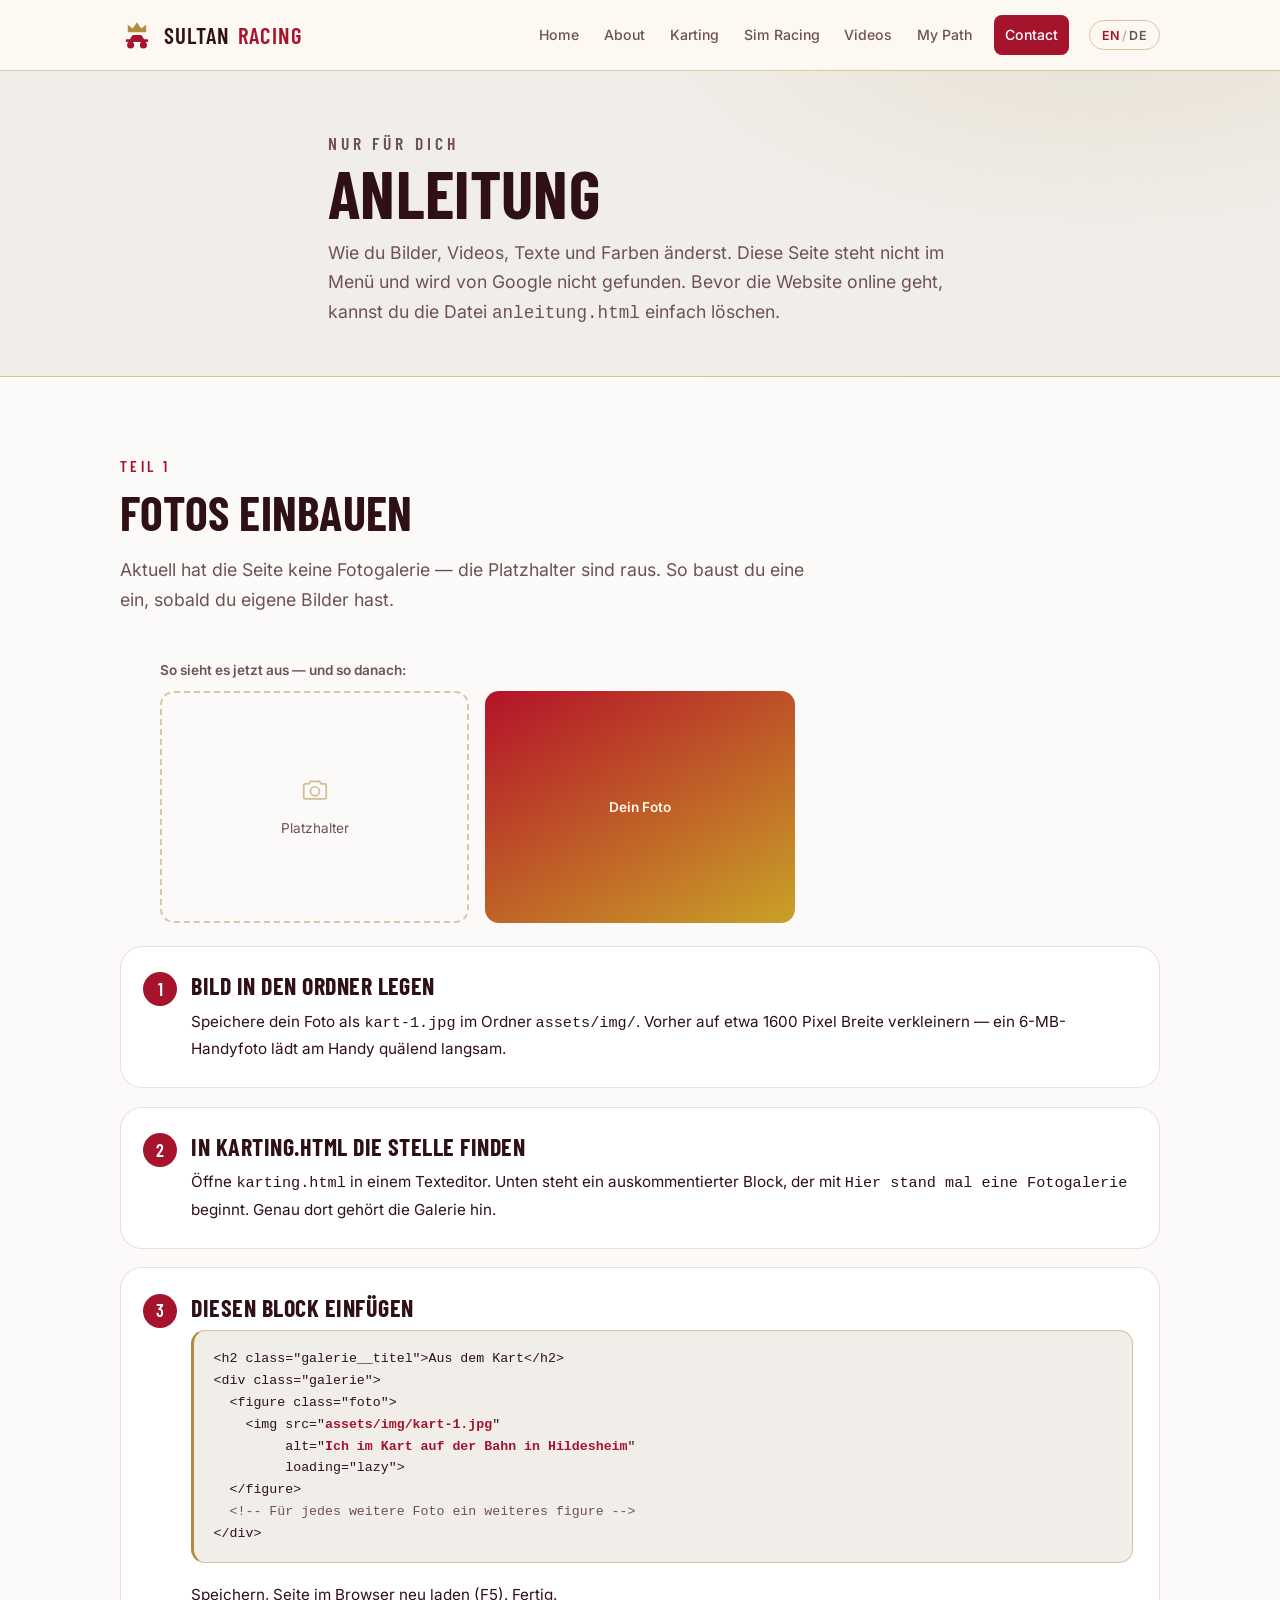
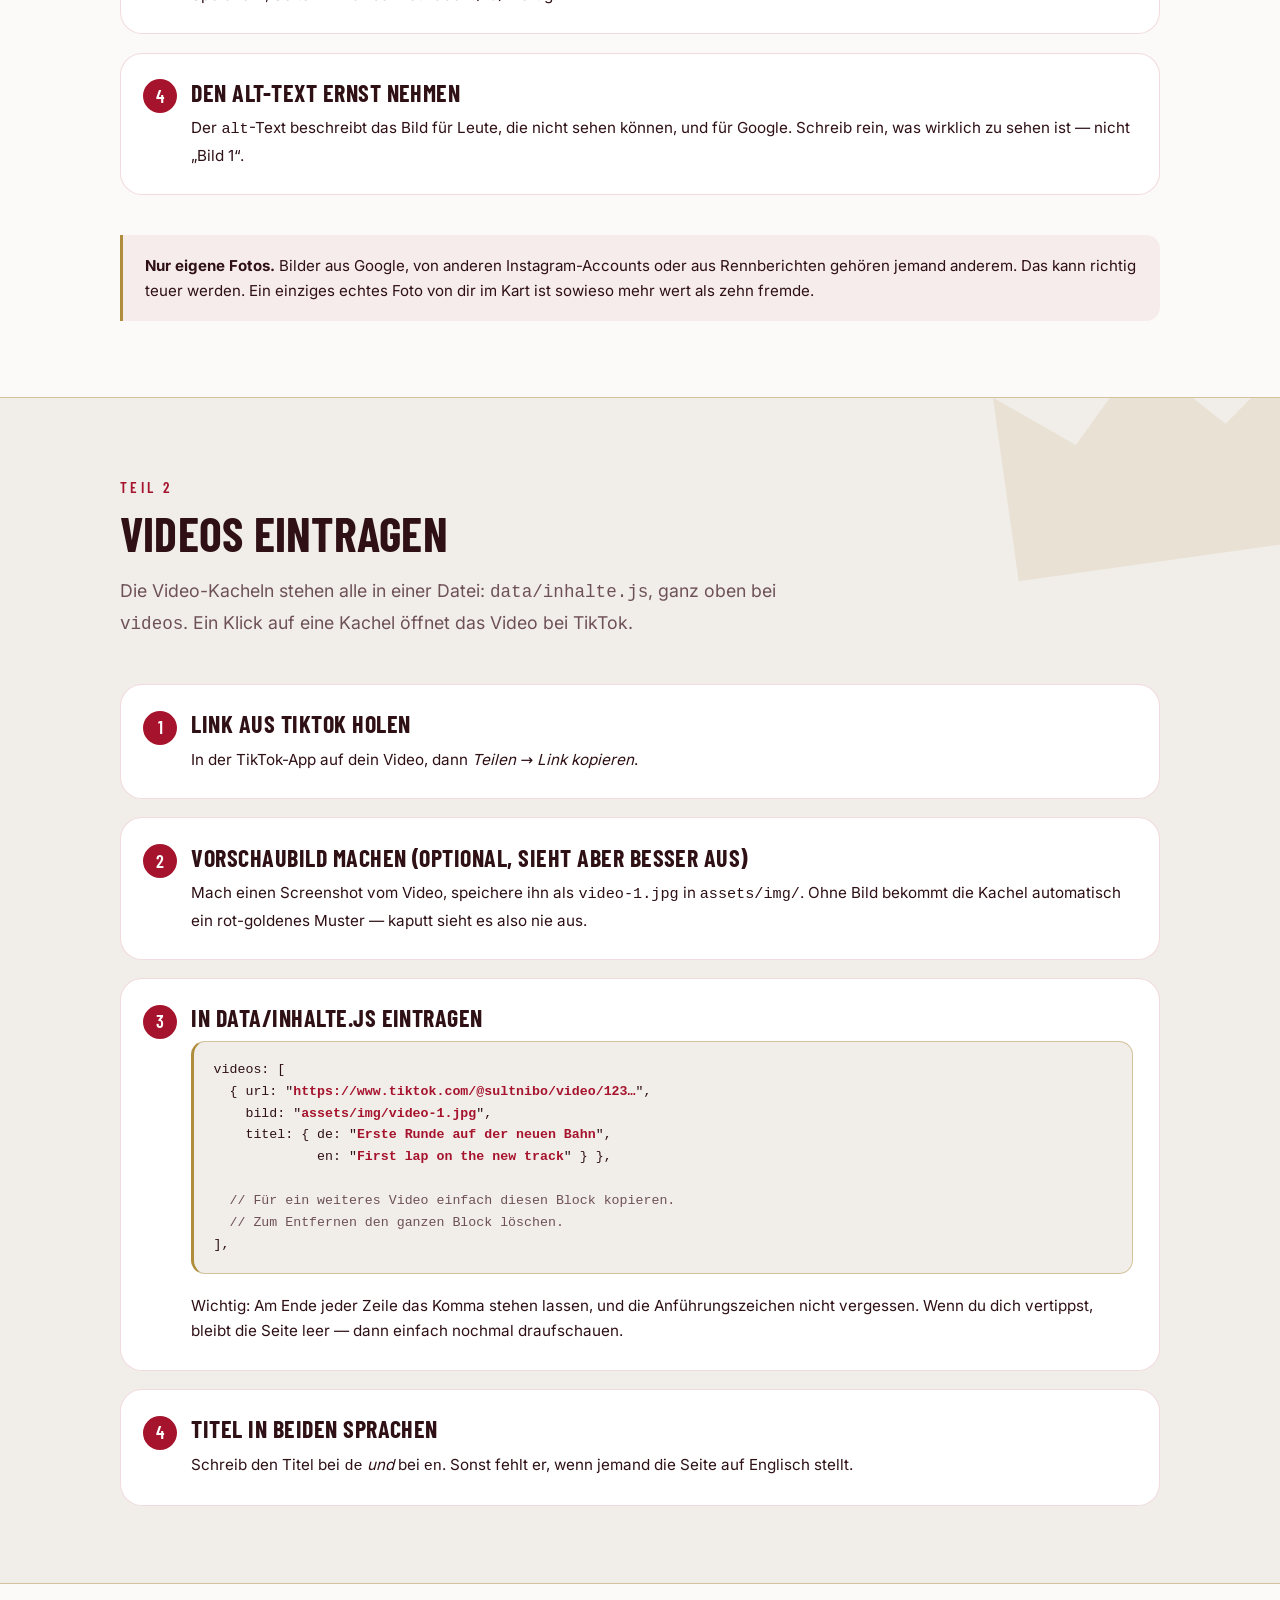
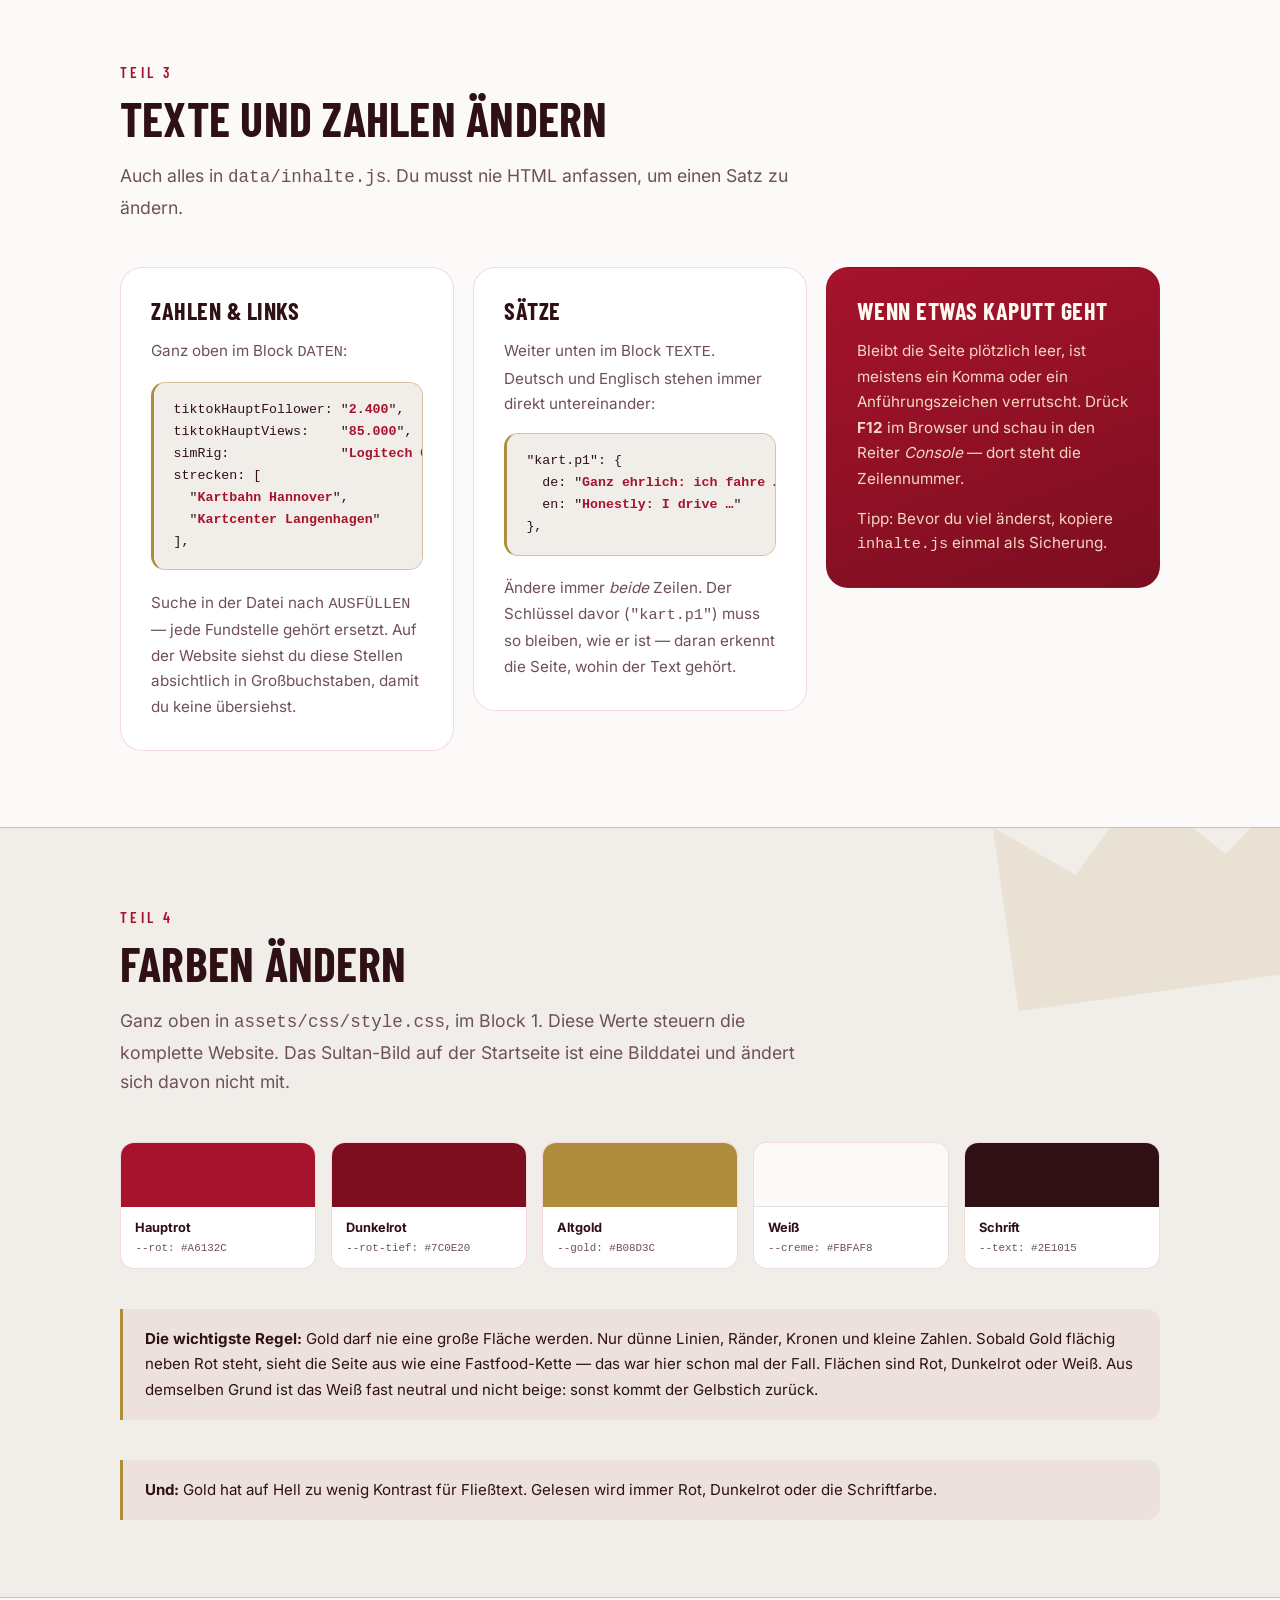
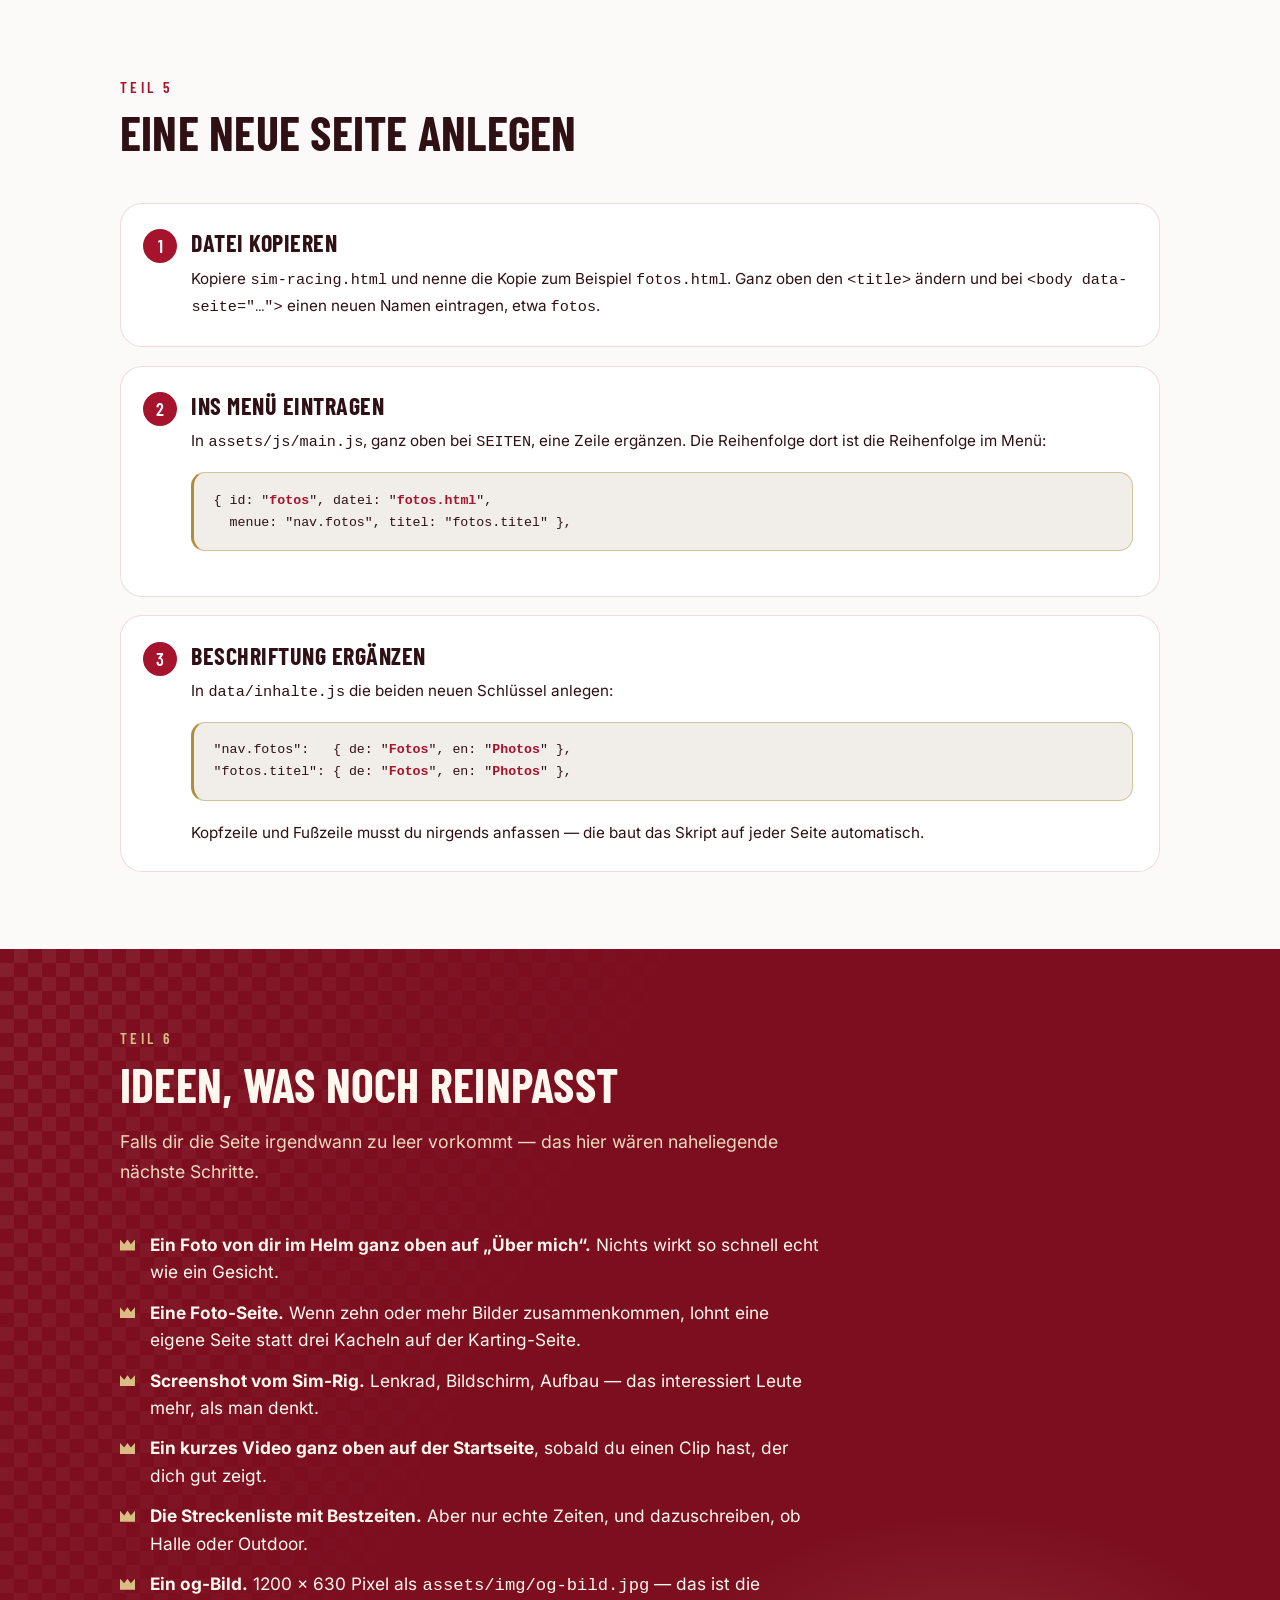
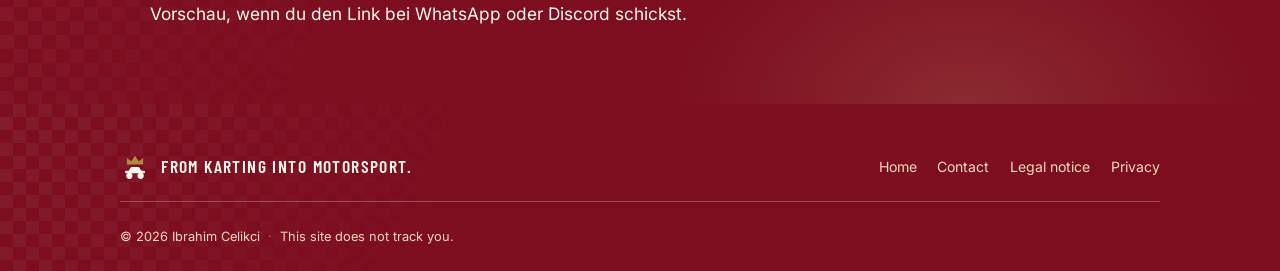
==== commit 32832c83: "Schriften lokal, og-Bild, Hosting-Angabe korrigiert - Barlow Condensed und Inter liegen jetzt in ass" ====
--- a/anleitung.html
+++ b/anleitung.html
@@ -9,9 +9,6 @@
 <meta name="theme-color" content="#B41229">
 <meta name="color-scheme" content="light">
 <link rel="icon" href="data:image/svg+xml,%3Csvg xmlns='http://www.w3.org/2000/svg' viewBox='0 0 48 48'%3E%3Crect width='48' height='48' rx='10' fill='%23B41229'/%3E%3Cpath d='M11 22V11l7 5.2L24 8l6 8.2 7-5.2v11z' fill='%23C9A227'/%3E%3Cpath d='M11 27h4l2.2-3.6a3 3 0 0 1 2.6-1.4h8.4a3 3 0 0 1 2.6 1.4L33 27h4a2 2 0 0 1 0 4H11a2 2 0 0 1 0-4z' fill='%23FFF8EE'/%3E%3Ccircle cx='16' cy='35' r='4.5' fill='%23FFF8EE'/%3E%3Ccircle cx='32' cy='35' r='4.5' fill='%23FFF8EE'/%3E%3C/svg%3E">
-<link rel="preconnect" href="https://fonts.googleapis.com">
-<link rel="preconnect" href="https://fonts.gstatic.com" crossorigin>
-<link href="https://fonts.googleapis.com/css2?family=Barlow+Condensed:wght@600;700&family=Inter:wght@400;500;600;700&display=swap" rel="stylesheet">
 <link rel="stylesheet" href="assets/css/style.css">
 </head>
 
--- a/assets/css/style.css
+++ b/assets/css/style.css
@@ -1,3 +1,128 @@
+/* ==========================================================================
+   SCHRIFTEN — lokal ausgeliefert, nicht von Google.
+
+   Warum: Werden die Schriften von Google-Servern geladen, geht die
+   IP-Adresse jedes Besuchers dorthin. In Deutschland ist das ein bekannter
+   Streitpunkt. So bleibt alles auf dem eigenen Server.
+
+   Barlow Condensed und Inter stehen unter der SIL Open Font License,
+   das Mitliefern ist also ausdruecklich erlaubt.
+
+   Die Dateien liegen in assets/fonts/. Pro Schnitt gibt es zwei:
+   "latin" fuer normale Texte, "latin-ext" fuer Sonderzeichen wie das
+   tuerkische ğ oder ş. Der Browser laedt latin-ext nur, wenn er es
+   wirklich braucht.
+   ========================================================================== */
+
+
+@font-face{
+  font-family:'Barlow Condensed';
+  font-style:normal;
+  font-weight:600;
+  font-display:swap;
+  src:url('../fonts/barlow-condensed-600-latin.woff2') format('woff2');
+  unicode-range:U+0000-00FF, U+0131, U+0152-0153, U+02BB-02BC, U+02C6, U+02DA, U+02DC, U+0304, U+0308, U+0329, U+2000-206F, U+20AC, U+2122, U+2191, U+2193, U+2212, U+2215, U+FEFF, U+FFFD;
+}
+
+@font-face{
+  font-family:'Barlow Condensed';
+  font-style:normal;
+  font-weight:600;
+  font-display:swap;
+  src:url('../fonts/barlow-condensed-600-latin-ext.woff2') format('woff2');
+  unicode-range:U+0100-02BA, U+02BD-02C5, U+02C7-02CC, U+02CE-02D7, U+02DD-02FF, U+0304, U+0308, U+0329, U+1D00-1DBF, U+1E00-1E9F, U+1EF2-1EFF, U+2020, U+20A0-20AB, U+20AD-20C0, U+2113, U+2C60-2C7F, U+A720-A7FF;
+}
+
+@font-face{
+  font-family:'Barlow Condensed';
+  font-style:normal;
+  font-weight:700;
+  font-display:swap;
+  src:url('../fonts/barlow-condensed-700-latin.woff2') format('woff2');
+  unicode-range:U+0000-00FF, U+0131, U+0152-0153, U+02BB-02BC, U+02C6, U+02DA, U+02DC, U+0304, U+0308, U+0329, U+2000-206F, U+20AC, U+2122, U+2191, U+2193, U+2212, U+2215, U+FEFF, U+FFFD;
+}
+
+@font-face{
+  font-family:'Barlow Condensed';
+  font-style:normal;
+  font-weight:700;
+  font-display:swap;
+  src:url('../fonts/barlow-condensed-700-latin-ext.woff2') format('woff2');
+  unicode-range:U+0100-02BA, U+02BD-02C5, U+02C7-02CC, U+02CE-02D7, U+02DD-02FF, U+0304, U+0308, U+0329, U+1D00-1DBF, U+1E00-1E9F, U+1EF2-1EFF, U+2020, U+20A0-20AB, U+20AD-20C0, U+2113, U+2C60-2C7F, U+A720-A7FF;
+}
+
+@font-face{
+  font-family:'Inter';
+  font-style:normal;
+  font-weight:400;
+  font-display:swap;
+  src:url('../fonts/inter-400-latin.woff2') format('woff2');
+  unicode-range:U+0000-00FF, U+0131, U+0152-0153, U+02BB-02BC, U+02C6, U+02DA, U+02DC, U+0304, U+0308, U+0329, U+2000-206F, U+20AC, U+2122, U+2191, U+2193, U+2212, U+2215, U+FEFF, U+FFFD;
+}
+
+@font-face{
+  font-family:'Inter';
+  font-style:normal;
+  font-weight:400;
+  font-display:swap;
+  src:url('../fonts/inter-400-latin-ext.woff2') format('woff2');
+  unicode-range:U+0100-02BA, U+02BD-02C5, U+02C7-02CC, U+02CE-02D7, U+02DD-02FF, U+0304, U+0308, U+0329, U+1D00-1DBF, U+1E00-1E9F, U+1EF2-1EFF, U+2020, U+20A0-20AB, U+20AD-20C0, U+2113, U+2C60-2C7F, U+A720-A7FF;
+}
+
+@font-face{
+  font-family:'Inter';
+  font-style:normal;
+  font-weight:500;
+  font-display:swap;
+  src:url('../fonts/inter-500-latin.woff2') format('woff2');
+  unicode-range:U+0000-00FF, U+0131, U+0152-0153, U+02BB-02BC, U+02C6, U+02DA, U+02DC, U+0304, U+0308, U+0329, U+2000-206F, U+20AC, U+2122, U+2191, U+2193, U+2212, U+2215, U+FEFF, U+FFFD;
+}
+
+@font-face{
+  font-family:'Inter';
+  font-style:normal;
+  font-weight:500;
+  font-display:swap;
+  src:url('../fonts/inter-500-latin-ext.woff2') format('woff2');
+  unicode-range:U+0100-02BA, U+02BD-02C5, U+02C7-02CC, U+02CE-02D7, U+02DD-02FF, U+0304, U+0308, U+0329, U+1D00-1DBF, U+1E00-1E9F, U+1EF2-1EFF, U+2020, U+20A0-20AB, U+20AD-20C0, U+2113, U+2C60-2C7F, U+A720-A7FF;
+}
+
+@font-face{
+  font-family:'Inter';
+  font-style:normal;
+  font-weight:600;
+  font-display:swap;
+  src:url('../fonts/inter-600-latin.woff2') format('woff2');
+  unicode-range:U+0000-00FF, U+0131, U+0152-0153, U+02BB-02BC, U+02C6, U+02DA, U+02DC, U+0304, U+0308, U+0329, U+2000-206F, U+20AC, U+2122, U+2191, U+2193, U+2212, U+2215, U+FEFF, U+FFFD;
+}
+
+@font-face{
+  font-family:'Inter';
+  font-style:normal;
+  font-weight:600;
+  font-display:swap;
+  src:url('../fonts/inter-600-latin-ext.woff2') format('woff2');
+  unicode-range:U+0100-02BA, U+02BD-02C5, U+02C7-02CC, U+02CE-02D7, U+02DD-02FF, U+0304, U+0308, U+0329, U+1D00-1DBF, U+1E00-1E9F, U+1EF2-1EFF, U+2020, U+20A0-20AB, U+20AD-20C0, U+2113, U+2C60-2C7F, U+A720-A7FF;
+}
+
+@font-face{
+  font-family:'Inter';
+  font-style:normal;
+  font-weight:700;
+  font-display:swap;
+  src:url('../fonts/inter-700-latin.woff2') format('woff2');
+  unicode-range:U+0000-00FF, U+0131, U+0152-0153, U+02BB-02BC, U+02C6, U+02DA, U+02DC, U+0304, U+0308, U+0329, U+2000-206F, U+20AC, U+2122, U+2191, U+2193, U+2212, U+2215, U+FEFF, U+FFFD;
+}
+
+@font-face{
+  font-family:'Inter';
+  font-style:normal;
+  font-weight:700;
+  font-display:swap;
+  src:url('../fonts/inter-700-latin-ext.woff2') format('woff2');
+  unicode-range:U+0100-02BA, U+02BD-02C5, U+02C7-02CC, U+02CE-02D7, U+02DD-02FF, U+0304, U+0308, U+0329, U+1D00-1DBF, U+1E00-1E9F, U+1EF2-1EFF, U+2020, U+20A0-20AB, U+20AD-20C0, U+2113, U+2C60-2C7F, U+A720-A7FF;
+}
+
 /* ==========================================================================
    SULTAN RACING — Stylesheet
    Farbwelt: Rot · Weiß · Gold. Kein Schwarz, kein Grau.
